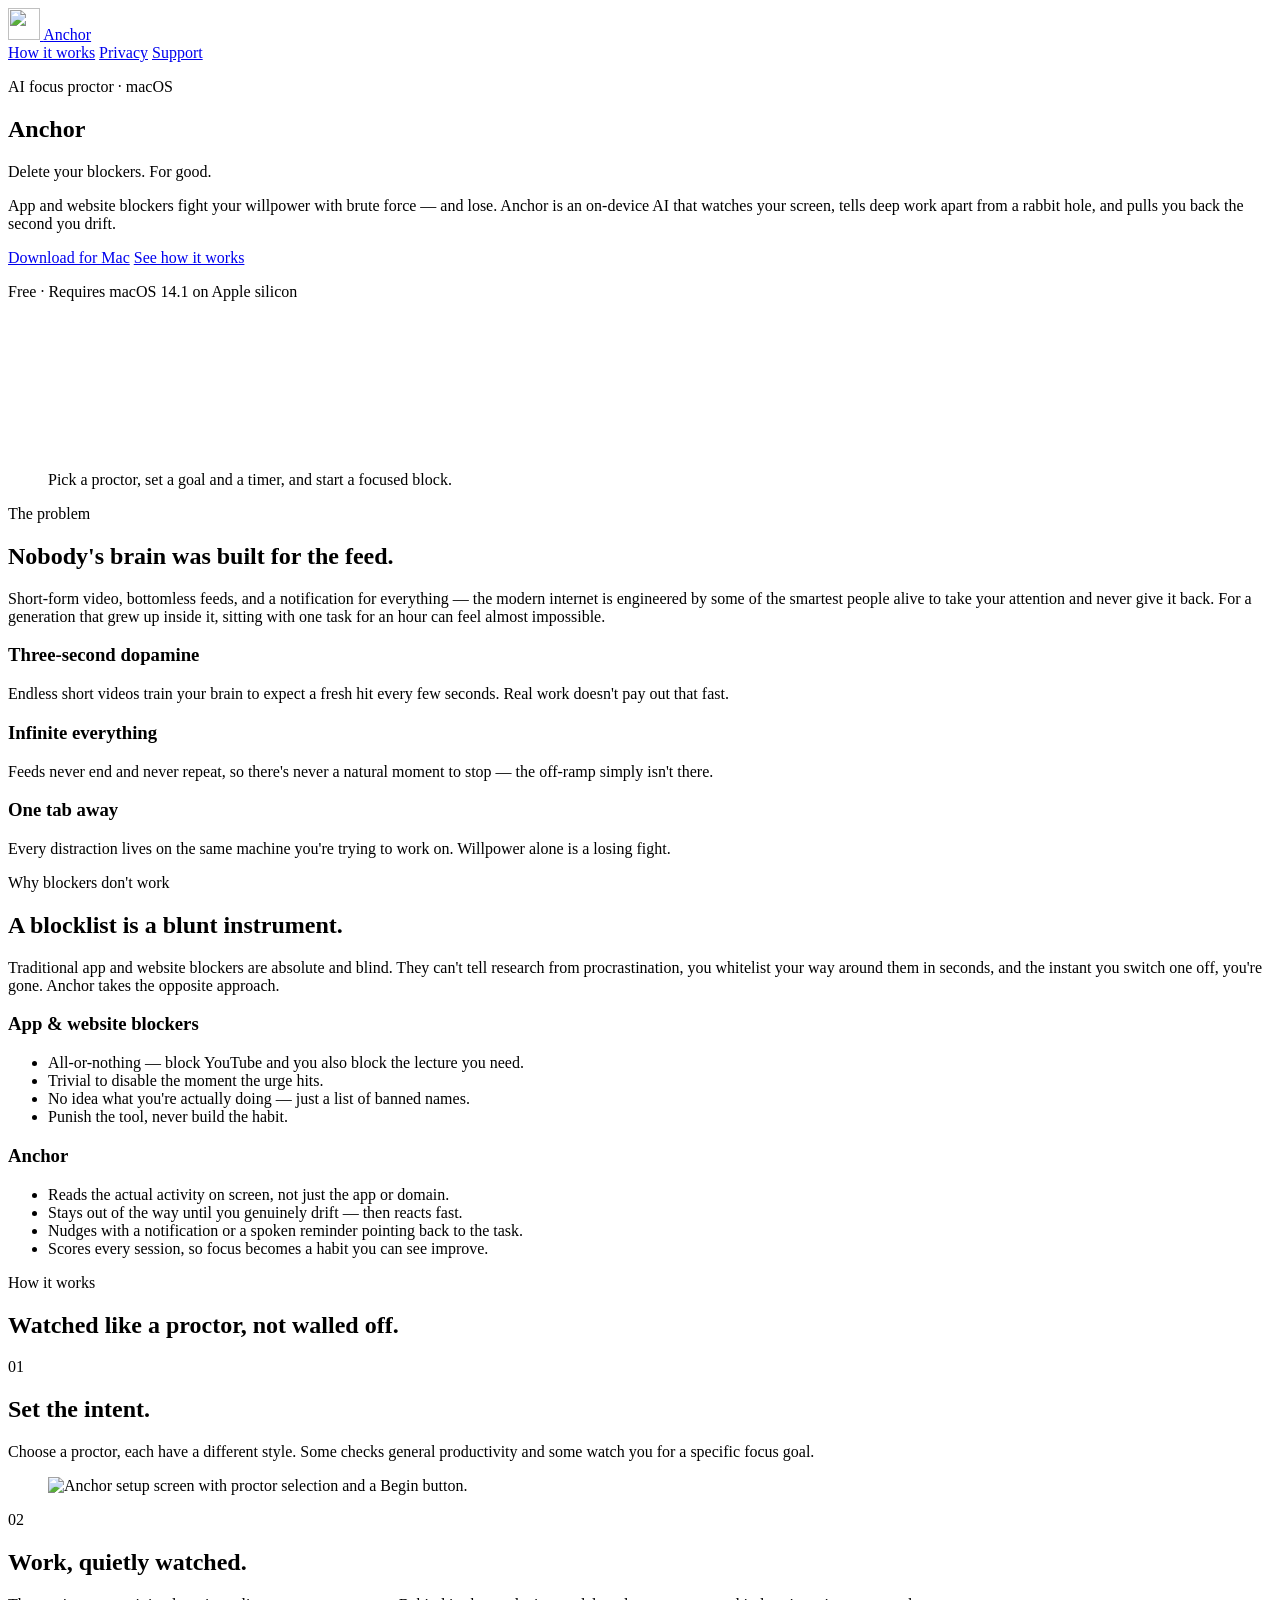
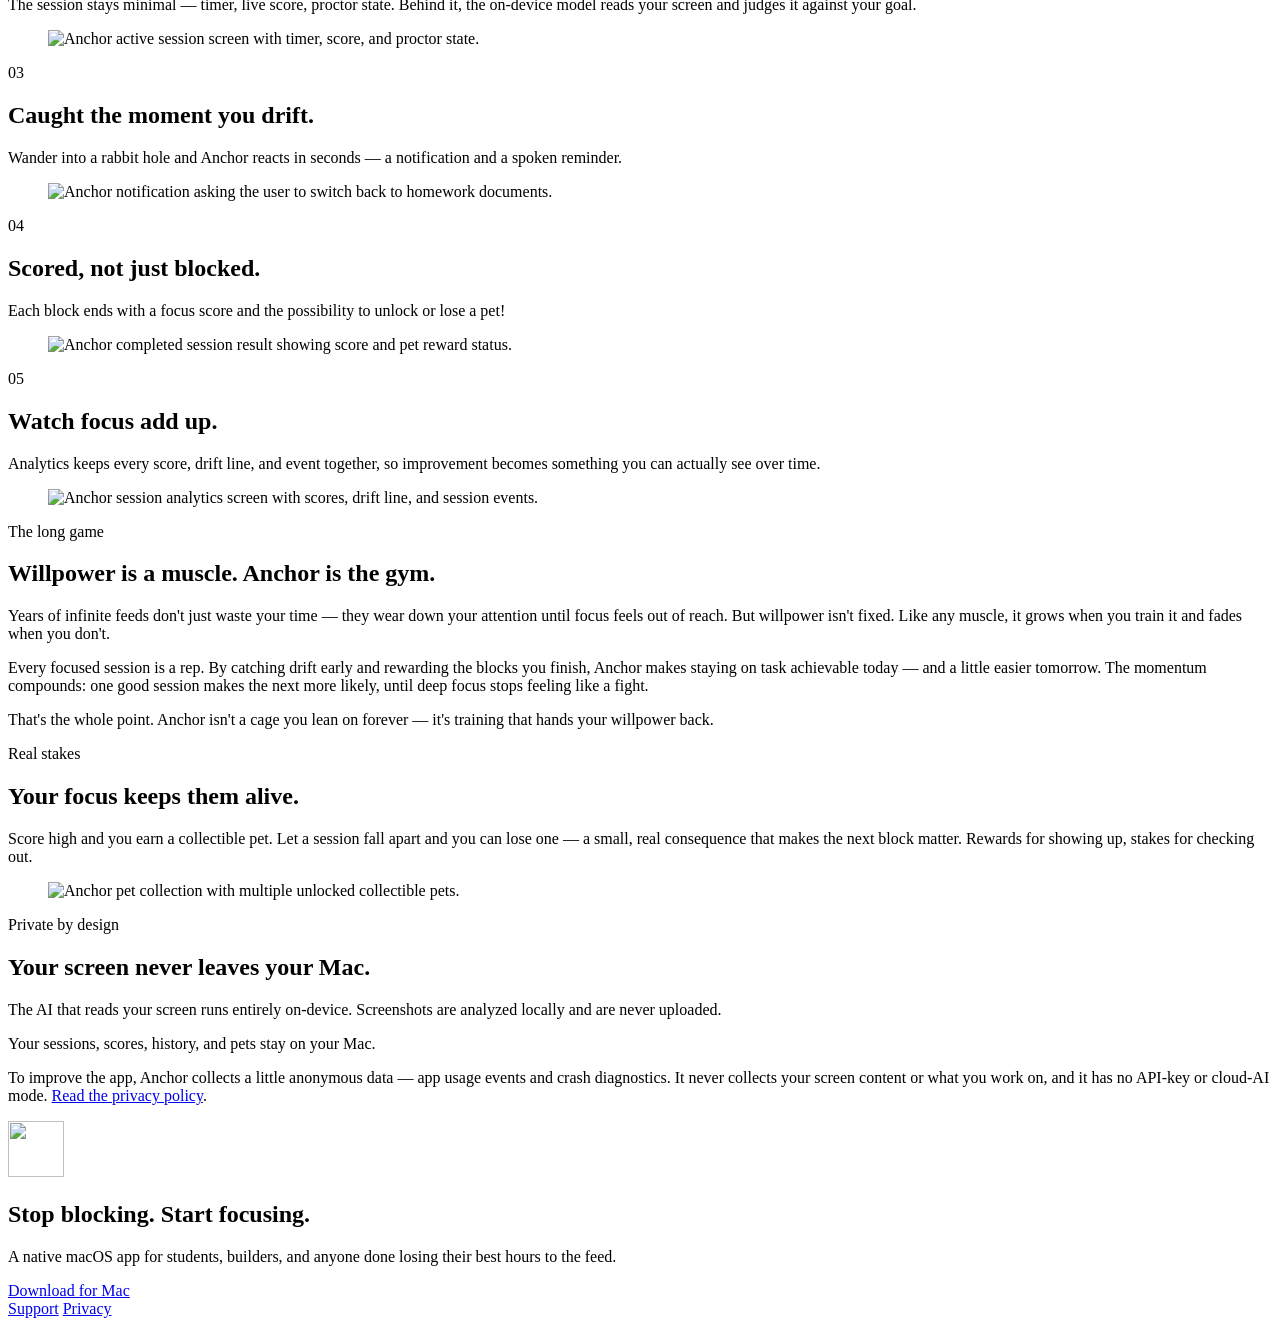
==== index.html @ c6a7f9c5 "Update privacy disclosures for screen analysis" ====
<!doctype html>
<html lang="en">
<head>
  <meta charset="utf-8">
  <meta name="viewport" content="width=device-width, initial-scale=1">
  <title>Anchor — Delete your blockers. For good.</title>
  <meta name="description" content="Anchor is an on-device AI focus proctor for macOS. Instead of a blunt blocklist, it understands what's on your screen, catches you the moment you drift, and pulls you back — with a focus score, voice nudges, and pets you can earn or lose.">
  <link rel="icon" href="app-icon.png" type="image/png">
  <link rel="apple-touch-icon" href="app-icon.png">
  <link rel="stylesheet" href="styles.css?v=20260606-blocker">
</head>
<body>
  <header class="site-header">
    <a class="brand" href="index.html" aria-label="Anchor home">
      <img src="app-icon.png" alt="" width="32" height="32">
      <span>Anchor</span>
    </a>
    <nav class="nav-links" aria-label="Site links">
      <a href="#how">How it works</a>
      <a href="privacy.html">Privacy</a>
      <a href="support.html">Support</a>
    </nav>
  </header>

  <main class="site">
    <section class="hero" aria-labelledby="hero-title">
      <div class="hero-copy">
        <p class="eyebrow">AI focus proctor · macOS</p>
        <h1 id="hero-title">Anchor</h1>
        <p class="headline">Delete your blockers. For good.</p>
        <p class="lede">App and website blockers fight your willpower with brute force — and lose. Anchor is an on-device AI that watches your screen, tells deep work apart from a rabbit hole, and pulls you back the second you drift.</p>
        <div class="cta-row">
          <a class="button" href="https://github.com/HaichaoLihc/anchor-website/releases/latest">Download for Mac</a>
          <a href="#how">See how it works</a>
        </div>
        <p class="cta-note">Free · Requires macOS 14.1 on Apple silicon</p>
      </div>
      <figure class="hero-media">
        <video src="assets/session-set-up-view.mov" poster="assets/newdesign/setup.png" muted playsinline autoplay loop preload="metadata"></video>
        <figcaption>Pick a proctor, set a goal and a timer, and start a focused block.</figcaption>
      </figure>
    </section>

    <section class="problem" aria-labelledby="problem-title">
      <div class="section-head center">
        <p class="eyebrow">The problem</p>
        <h2 id="problem-title">Nobody's brain was built for the feed.</h2>
        <p>Short-form video, bottomless feeds, and a notification for everything — the modern internet is engineered by some of the smartest people alive to take your attention and never give it back. For a generation that grew up inside it, sitting with one task for an hour can feel almost impossible.</p>
      </div>
      <div class="problem-grid">
        <article class="problem-card">
          <h3>Three-second dopamine</h3>
          <p>Endless short videos train your brain to expect a fresh hit every few seconds. Real work doesn't pay out that fast.</p>
        </article>
        <article class="problem-card">
          <h3>Infinite everything</h3>
          <p>Feeds never end and never repeat, so there's never a natural moment to stop — the off-ramp simply isn't there.</p>
        </article>
        <article class="problem-card">
          <h3>One tab away</h3>
          <p>Every distraction lives on the same machine you're trying to work on. Willpower alone is a losing fight.</p>
        </article>
      </div>
    </section>

    <section class="contrast" aria-labelledby="contrast-title">
      <div class="section-head">
        <p class="eyebrow">Why blockers don't work</p>
        <h2 id="contrast-title">A blocklist is a blunt instrument.</h2>
        <p>Traditional app and website blockers are absolute and blind. They can't tell research from procrastination, you whitelist your way around them in seconds, and the instant you switch one off, you're gone. Anchor takes the opposite approach.</p>
      </div>
      <div class="contrast-grid">
        <div class="contrast-col">
          <h3>App &amp; website blockers</h3>
          <ul>
            <li>All-or-nothing — block YouTube and you also block the lecture you need.</li>
            <li>Trivial to disable the moment the urge hits.</li>
            <li>No idea what you're actually doing — just a list of banned names.</li>
            <li>Punish the tool, never build the habit.</li>
          </ul>
        </div>
        <div class="contrast-col is-anchor">
          <h3>Anchor</h3>
          <ul>
            <li>Reads the actual activity on screen, not just the app or domain.</li>
            <li>Stays out of the way until you genuinely drift — then reacts fast.</li>
            <li>Nudges with a notification or a spoken reminder pointing back to the task.</li>
            <li>Scores every session, so focus becomes a habit you can see improve.</li>
          </ul>
        </div>
      </div>
    </section>

    <section class="how-head section-head center" aria-labelledby="how-title">
      <p class="eyebrow">How it works</p>
      <h2 id="how-title">Watched like a proctor, not walled off.</h2>
    </section>

    <section class="flow" id="how" aria-label="How Anchor works">
      <article class="flow-step">
        <div class="flow-copy">
          <span>01</span>
          <h2>Set the intent.</h2>
          <p>Choose a proctor, each have a different style. Some checks general productivity and some watch you for a specific focus goal.</p>
        </div>
        <figure class="flow-media">
          <img src="assets/newdesign/setup.png" alt="Anchor setup screen with proctor selection and a Begin button.">
        </figure>
      </article>

      <article class="flow-step reverse">
        <div class="flow-copy">
          <span>02</span>
          <h2>Work, quietly watched.</h2>
          <p>The session stays minimal — timer, live score, proctor state. Behind it, the on-device model reads your screen and judges it against your goal.</p>
        </div>
        <figure class="flow-media">
          <img src="assets/newdesign/during-session.png" alt="Anchor active session screen with timer, score, and proctor state.">
        </figure>
      </article>

      <article class="flow-step notification-step">
        <div class="flow-copy">
          <span>03</span>
          <h2>Caught the moment you drift.</h2>
          <p>Wander into a rabbit hole and Anchor reacts in seconds — a notification and a spoken reminder.</p>
        </div>
        <figure class="flow-media notification-media">
          <img src="assets/newdesign/notification.png" alt="Anchor notification asking the user to switch back to homework documents.">
        </figure>
      </article>

      <article class="flow-step reverse">
        <div class="flow-copy">
          <span>04</span>
          <h2>Scored, not just blocked.</h2>
          <p>Each block ends with a focus score and the possibility to unlock or lose a pet!</p>
        </div>
        <figure class="flow-media">
          <img src="assets/newdesign/result-pet.png" alt="Anchor completed session result showing score and pet reward status.">
        </figure>
      </article>

      <article class="flow-step">
        <div class="flow-copy">
          <span>05</span>
          <h2>Watch focus add up.</h2>
          <p>Analytics keeps every score, drift line, and event together, so improvement becomes something you can actually see over time.</p>
        </div>
        <figure class="flow-media">
          <img src="assets/newdesign/analytics.png" alt="Anchor session analytics screen with scores, drift line, and session events.">
        </figure>
      </article>
    </section>

    <section class="willpower-band" aria-labelledby="willpower-title">
      <div class="section-head center">
        <p class="eyebrow">The long game</p>
        <h2 id="willpower-title">Willpower is a muscle. Anchor is the gym.</h2>
        <p>Years of infinite feeds don't just waste your time — they wear down your attention until focus feels out of reach. But willpower isn't fixed. Like any muscle, it grows when you train it and fades when you don't.</p>
        <p>Every focused session is a rep. By catching drift early and rewarding the blocks you finish, Anchor makes staying on task achievable today — and a little easier tomorrow. The momentum compounds: one good session makes the next more likely, until deep focus stops feeling like a fight.</p>
        <p>That's the whole point. Anchor isn't a cage you lean on forever — it's training that hands your willpower back.</p>
      </div>
    </section>

    <section class="companion-section" id="companion" aria-labelledby="companion-title">
      <div>
        <p class="eyebrow">Real stakes</p>
        <h2 id="companion-title">Your focus keeps them alive.</h2>
        <p>Score high and you earn a collectible pet. Let a session fall apart and you can lose one — a small, real consequence that makes the next block matter. Rewards for showing up, stakes for checking out.</p>
      </div>
      <figure class="companion-media">
        <img src="assets/newdesign/pet-collection.png" alt="Anchor pet collection with multiple unlocked collectible pets.">
      </figure>
    </section>

    <section class="privacy-band" aria-labelledby="privacy-title">
      <div class="section-head">
        <p class="eyebrow">Private by design</p>
        <h2 id="privacy-title">Your screen never leaves your Mac.</h2>
      </div>
      <div class="privacy-copy">
        <p>The AI that reads your screen runs entirely on-device. Screenshots are analyzed locally and are never uploaded.</p>
        <p>Your sessions, scores, history, and pets stay on your Mac.</p>
        <p>To improve the app, Anchor collects a little anonymous data — app usage events and crash diagnostics. It never collects your screen content or what you work on, and it has no API-key or cloud-AI mode. <a href="privacy.html">Read the privacy policy</a>.</p>
      </div>
    </section>

    <section class="closing">
      <img src="app-icon.png" alt="" width="56" height="56">
      <h2>Stop blocking. Start focusing.</h2>
      <p>A native macOS app for students, builders, and anyone done losing their best hours to the feed.</p>
      <div class="cta-row center">
        <a class="button" href="https://github.com/HaichaoLihc/anchor-website/releases/latest">Download for Mac</a>
      </div>
      <div class="text-links">
        <a href="support.html">Support</a>
        <a href="privacy.html">Privacy</a>
      </div>
    </section>
  </main>
</body>
</html>
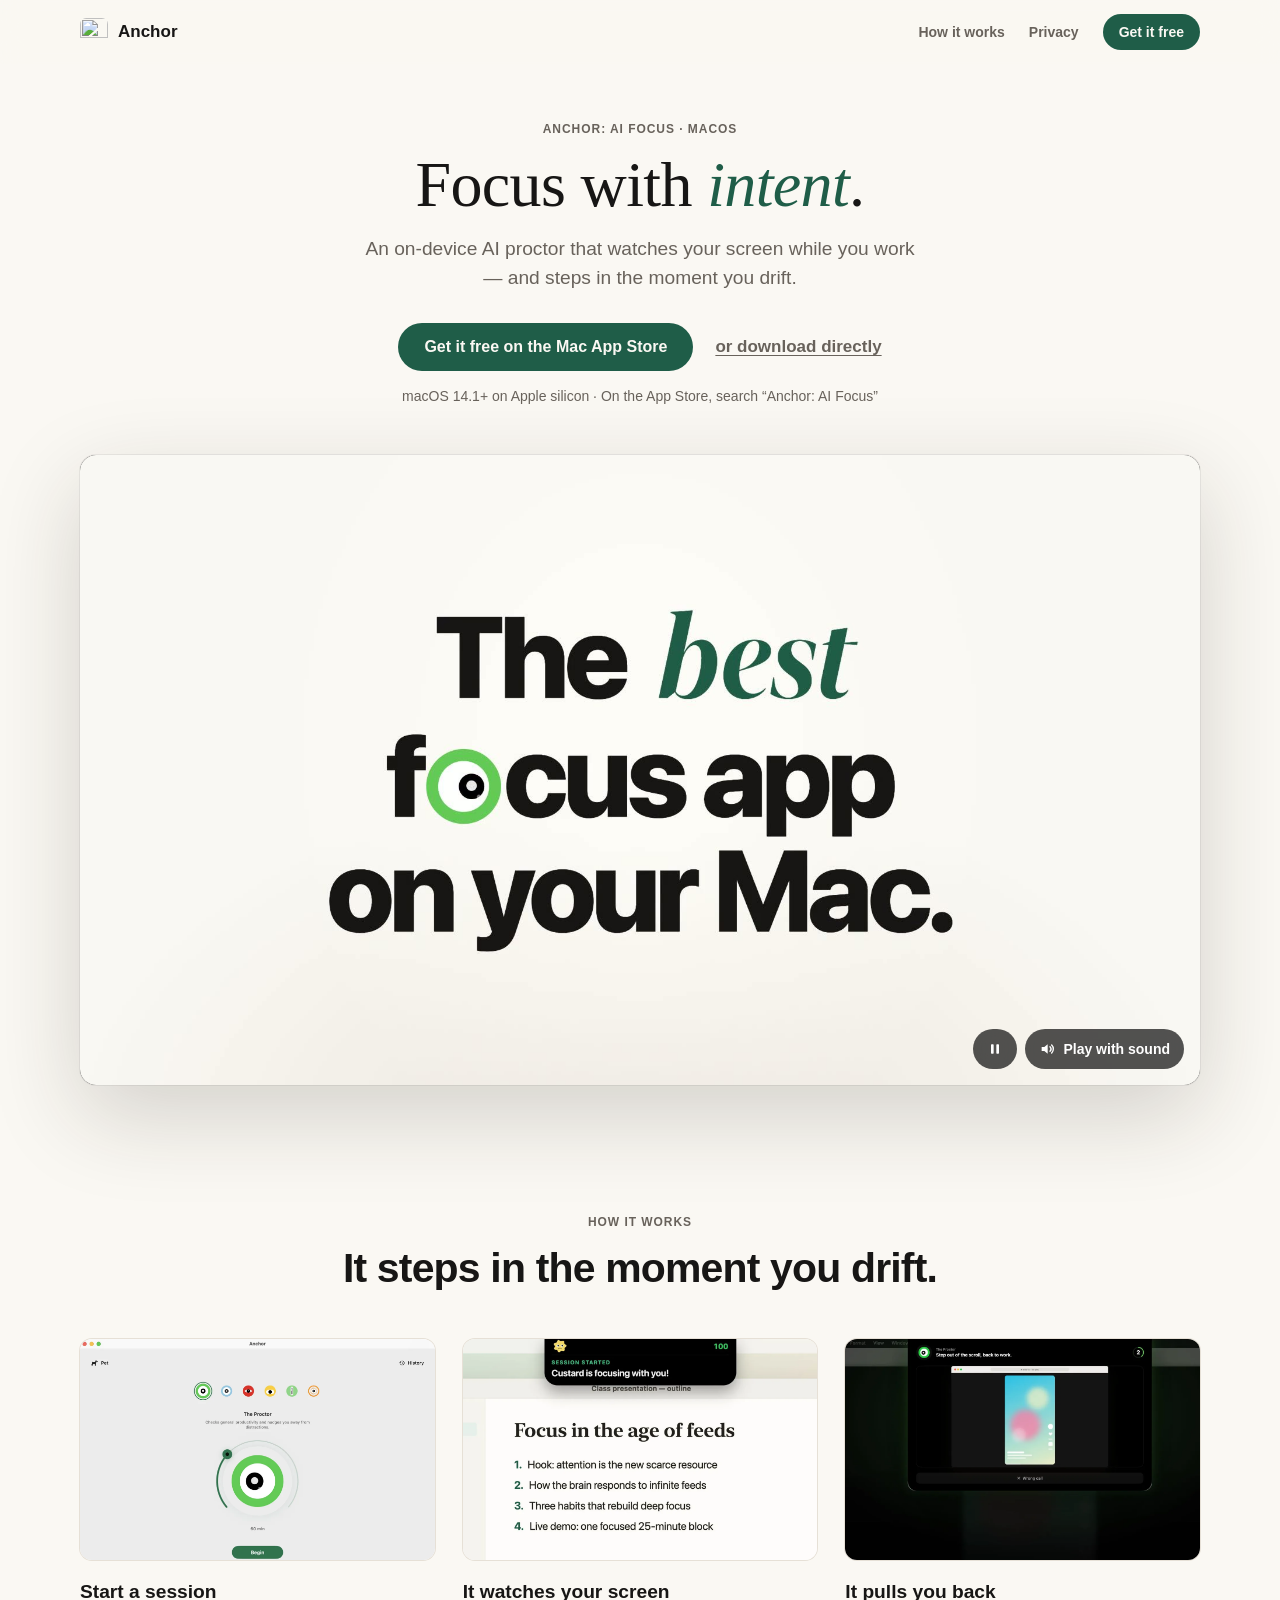
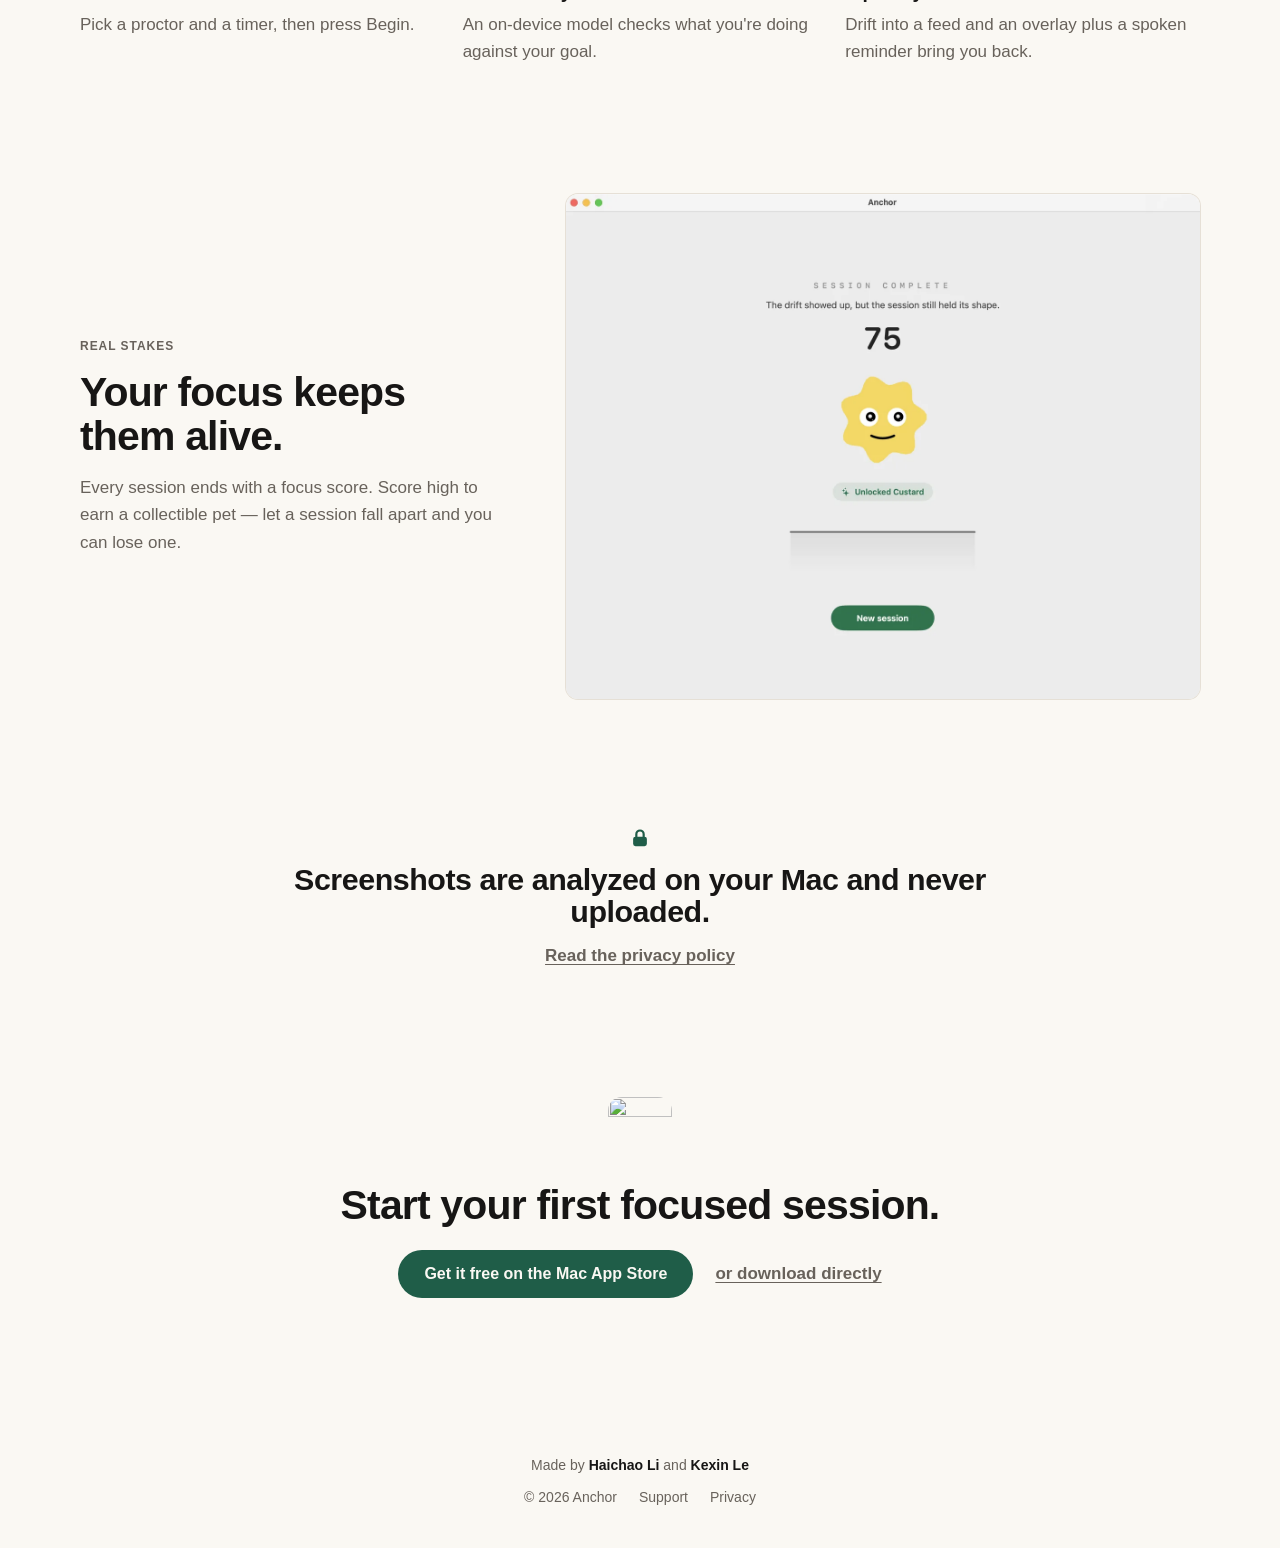
==== commit 077592c6: "Redesign homepage around the promo video Simplified, video-first homepage: - Sticky header with a "G" ====
--- a/index.html
+++ b/index.html
@@ -3,201 +3,160 @@
 <head>
   <meta charset="utf-8">
   <meta name="viewport" content="width=device-width, initial-scale=1">
-  <title>Anchor — Delete your blockers. For good.</title>
-  <meta name="description" content="Anchor is an on-device AI focus proctor for macOS. Instead of a blunt blocklist, it understands what's on your screen, catches you the moment you drift, and pulls you back — with a focus score, voice nudges, and pets you can earn or lose.">
+  <title>Anchor: AI Focus — The best focus app on your Mac</title>
+  <meta name="description" content="Anchor: AI Focus is an on-device AI focus proctor for macOS. It watches your screen during a focus session and steps in the moment you drift — with an overlay, a spoken reminder, a focus score, and pets you can earn or lose. Free on the Mac App Store.">
+  <meta property="og:title" content="Anchor: AI Focus — The best focus app on your Mac">
+  <meta property="og:description" content="An on-device AI proctor that watches your screen while you work — and steps in the moment you drift.">
+  <meta property="og:image" content="https://haichaolihc.github.io/anchor-website/assets/anchor-promo-poster.jpg">
   <link rel="icon" href="app-icon.png" type="image/png">
   <link rel="apple-touch-icon" href="app-icon.png">
-  <link rel="stylesheet" href="styles.css?v=20260606-blocker">
+  <link rel="stylesheet" href="styles.css?v=20261020c">
 </head>
 <body>
   <header class="site-header">
-    <a class="brand" href="index.html" aria-label="Anchor home">
-      <img src="app-icon.png" alt="" width="32" height="32">
-      <span>Anchor</span>
-    </a>
-    <nav class="nav-links" aria-label="Site links">
-      <a href="#how">How it works</a>
-      <a href="privacy.html">Privacy</a>
-      <a href="support.html">Support</a>
-    </nav>
+    <div class="header-inner">
+      <a class="brand" href="index.html" aria-label="Anchor home">
+        <img src="app-icon.png" alt="" width="28" height="28">
+        <span>Anchor</span>
+      </a>
+      <nav class="nav" aria-label="Site">
+        <a class="nav-link" href="#how">How it works</a>
+        <a class="nav-link" href="privacy.html">Privacy</a>
+        <a class="button button-sm" href="https://apps.apple.com/us/app/anchor-ai-focus/id6774340728?mt=12">Get it free</a>
+      </nav>
+    </div>
   </header>
 
-  <main class="site">
+  <main>
     <section class="hero" aria-labelledby="hero-title">
-      <div class="hero-copy">
-        <p class="eyebrow">AI focus proctor · macOS</p>
-        <h1 id="hero-title">Anchor</h1>
-        <p class="headline">Delete your blockers. For good.</p>
-        <p class="lede">App and website blockers fight your willpower with brute force — and lose. Anchor is an on-device AI that watches your screen, tells deep work apart from a rabbit hole, and pulls you back the second you drift.</p>
-        <div class="cta-row">
-          <a class="button" href="https://github.com/HaichaoLihc/anchor-website/releases/latest">Download for Mac</a>
-          <a href="#how">See how it works</a>
+      <p class="eyebrow">Anchor: AI Focus · macOS</p>
+      <h1 id="hero-title">Focus with <em>intent</em>.</h1>
+      <p class="lede">An on-device AI proctor that watches your screen while you work — and steps in the moment you drift.</p>
+      <div class="cta">
+        <a class="button" href="https://apps.apple.com/us/app/anchor-ai-focus/id6774340728?mt=12">Get it free on the Mac App Store</a>
+        <a class="link" href="https://github.com/HaichaoLihc/anchor-website/releases/latest">or download directly</a>
+      </div>
+      <p class="note">macOS 14.1+ on Apple silicon · On the App Store, search “Anchor: AI Focus”</p>
+
+      <figure class="video">
+        <video id="promo-video" src="assets/anchor-promo.mp4" poster="assets/anchor-promo-poster.jpg" muted playsinline autoplay loop preload="auto" width="1920" height="1080" aria-label="Anchor promo: start a session, Anchor watches your screen, and steps in when you drift.">
+          <track kind="captions" src="assets/anchor-promo.vtt" srclang="en" label="English">
+        </video>
+        <div class="video-controls">
+          <button class="video-btn" type="button" data-play aria-label="Pause video">
+            <svg viewBox="0 0 24 24" width="16" height="16" aria-hidden="true" data-icon-pause><rect x="6" y="5" width="4" height="14" rx="1" fill="currentColor"/><rect x="14" y="5" width="4" height="14" rx="1" fill="currentColor"/></svg>
+            <svg viewBox="0 0 24 24" width="16" height="16" aria-hidden="true" data-icon-play hidden><path d="M7 5v14l12-7z" fill="currentColor"/></svg>
+          </button>
+          <button class="video-btn" type="button" data-sound aria-pressed="false">
+            <svg viewBox="0 0 24 24" width="16" height="16" aria-hidden="true"><path d="M4 9h4l5-4v14l-5-4H4z" fill="currentColor"/><path d="M16.5 8.5a5 5 0 0 1 0 7M19 6a8.5 8.5 0 0 1 0 12" fill="none" stroke="currentColor" stroke-width="2" stroke-linecap="round"/></svg>
+            <span>Play with sound</span>
+          </button>
         </div>
-        <p class="cta-note">Free · Requires macOS 14.1 on Apple silicon</p>
-      </div>
-      <figure class="hero-media">
-        <video src="assets/session-set-up-view.mov" poster="assets/newdesign/setup.png" muted playsinline autoplay loop preload="metadata"></video>
-        <figcaption>Pick a proctor, set a goal and a timer, and start a focused block.</figcaption>
       </figure>
     </section>
 
-    <section class="problem" aria-labelledby="problem-title">
-      <div class="section-head center">
-        <p class="eyebrow">The problem</p>
-        <h2 id="problem-title">Nobody's brain was built for the feed.</h2>
-        <p>Short-form video, bottomless feeds, and a notification for everything — the modern internet is engineered by some of the smartest people alive to take your attention and never give it back. For a generation that grew up inside it, sitting with one task for an hour can feel almost impossible.</p>
+    <section class="section" id="how" aria-labelledby="how-title">
+      <div class="section-head">
+        <p class="eyebrow">How it works</p>
+        <h2 id="how-title">It steps in the moment you drift.</h2>
       </div>
-      <div class="problem-grid">
-        <article class="problem-card">
-          <h3>Three-second dopamine</h3>
-          <p>Endless short videos train your brain to expect a fresh hit every few seconds. Real work doesn't pay out that fast.</p>
-        </article>
-        <article class="problem-card">
-          <h3>Infinite everything</h3>
-          <p>Feeds never end and never repeat, so there's never a natural moment to stop — the off-ramp simply isn't there.</p>
-        </article>
-        <article class="problem-card">
-          <h3>One tab away</h3>
-          <p>Every distraction lives on the same machine you're trying to work on. Willpower alone is a losing fight.</p>
-        </article>
-      </div>
+      <ol class="steps">
+        <li class="step">
+          <img src="assets/web/start.webp" alt="Anchor setup screen: pick a proctor, set a timer, and press Begin." width="1400" height="1091" loading="lazy">
+          <h3>Start a session</h3>
+          <p>Pick a proctor and a timer, then press Begin.</p>
+        </li>
+        <li class="step">
+          <img src="assets/web/watch.webp" alt="A notes document with Anchor's notch island showing Session started." width="1400" height="788" loading="lazy">
+          <h3>It watches your screen</h3>
+          <p>An on-device model checks what you're doing against your goal.</p>
+        </li>
+        <li class="step">
+          <img src="assets/web/step-in.webp" alt="Anchor's overlay covering a video feed: Step out of the scroll, back to work." width="1400" height="788" loading="lazy">
+          <h3>It pulls you back</h3>
+          <p>Drift into a feed and an overlay plus a spoken reminder bring you back.</p>
+        </li>
+      </ol>
     </section>
 
-    <section class="contrast" aria-labelledby="contrast-title">
-      <div class="section-head">
-        <p class="eyebrow">Why blockers don't work</p>
-        <h2 id="contrast-title">A blocklist is a blunt instrument.</h2>
-        <p>Traditional app and website blockers are absolute and blind. They can't tell research from procrastination, you whitelist your way around them in seconds, and the instant you switch one off, you're gone. Anchor takes the opposite approach.</p>
+    <section class="section split" aria-labelledby="stakes-title">
+      <div class="split-copy">
+        <p class="eyebrow">Real stakes</p>
+        <h2 id="stakes-title">Your focus keeps them alive.</h2>
+        <p>Every session ends with a focus score. Score high to earn a collectible pet — let a session fall apart and you can lose one.</p>
       </div>
-      <div class="contrast-grid">
-        <div class="contrast-col">
-          <h3>App &amp; website blockers</h3>
-          <ul>
-            <li>All-or-nothing — block YouTube and you also block the lecture you need.</li>
-            <li>Trivial to disable the moment the urge hits.</li>
-            <li>No idea what you're actually doing — just a list of banned names.</li>
-            <li>Punish the tool, never build the habit.</li>
-          </ul>
-        </div>
-        <div class="contrast-col is-anchor">
-          <h3>Anchor</h3>
-          <ul>
-            <li>Reads the actual activity on screen, not just the app or domain.</li>
-            <li>Stays out of the way until you genuinely drift — then reacts fast.</li>
-            <li>Nudges with a notification or a spoken reminder pointing back to the task.</li>
-            <li>Scores every session, so focus becomes a habit you can see improve.</li>
-          </ul>
-        </div>
-      </div>
+      <img class="split-media" src="assets/web/stakes.webp" alt="Session complete: a score of 75 and a new pet, Custard, unlocked." width="1400" height="1116" loading="lazy">
     </section>
 
-    <section class="how-head section-head center" aria-labelledby="how-title">
-      <p class="eyebrow">How it works</p>
-      <h2 id="how-title">Watched like a proctor, not walled off.</h2>
+    <section class="section privacy" aria-labelledby="privacy-title">
+      <h2 id="privacy-title" class="privacy-line">
+        <svg viewBox="0 0 24 24" width="22" height="22" aria-hidden="true"><rect x="4.5" y="10.5" width="15" height="10.5" rx="2.6" fill="currentColor"/><path d="M8 10.5V7.8a4 4 0 0 1 8 0v2.7" fill="none" stroke="currentColor" stroke-width="2.4" stroke-linecap="round"/></svg>
+        Screenshots are analyzed on your Mac and never uploaded.
+      </h2>
+      <p><a class="link" href="privacy.html">Read the privacy policy</a></p>
     </section>
 
-    <section class="flow" id="how" aria-label="How Anchor works">
-      <article class="flow-step">
-        <div class="flow-copy">
-          <span>01</span>
-          <h2>Set the intent.</h2>
-          <p>Choose a proctor, each have a different style. Some checks general productivity and some watch you for a specific focus goal.</p>
-        </div>
-        <figure class="flow-media">
-          <img src="assets/newdesign/setup.png" alt="Anchor setup screen with proctor selection and a Begin button.">
-        </figure>
-      </article>
-
-      <article class="flow-step reverse">
-        <div class="flow-copy">
-          <span>02</span>
-          <h2>Work, quietly watched.</h2>
-          <p>The session stays minimal — timer, live score, proctor state. Behind it, the on-device model reads your screen and judges it against your goal.</p>
-        </div>
-        <figure class="flow-media">
-          <img src="assets/newdesign/during-session.png" alt="Anchor active session screen with timer, score, and proctor state.">
-        </figure>
-      </article>
-
-      <article class="flow-step notification-step">
-        <div class="flow-copy">
-          <span>03</span>
-          <h2>Caught the moment you drift.</h2>
-          <p>Wander into a rabbit hole and Anchor reacts in seconds — a notification and a spoken reminder.</p>
-        </div>
-        <figure class="flow-media notification-media">
-          <img src="assets/newdesign/notification.png" alt="Anchor notification asking the user to switch back to homework documents.">
-        </figure>
-      </article>
-
-      <article class="flow-step reverse">
-        <div class="flow-copy">
-          <span>04</span>
-          <h2>Scored, not just blocked.</h2>
-          <p>Each block ends with a focus score and the possibility to unlock or lose a pet!</p>
-        </div>
-        <figure class="flow-media">
-          <img src="assets/newdesign/result-pet.png" alt="Anchor completed session result showing score and pet reward status.">
-        </figure>
-      </article>
-
-      <article class="flow-step">
-        <div class="flow-copy">
-          <span>05</span>
-          <h2>Watch focus add up.</h2>
-          <p>Analytics keeps every score, drift line, and event together, so improvement becomes something you can actually see over time.</p>
-        </div>
-        <figure class="flow-media">
-          <img src="assets/newdesign/analytics.png" alt="Anchor session analytics screen with scores, drift line, and session events.">
-        </figure>
-      </article>
-    </section>
-
-    <section class="willpower-band" aria-labelledby="willpower-title">
-      <div class="section-head center">
-        <p class="eyebrow">The long game</p>
-        <h2 id="willpower-title">Willpower is a muscle. Anchor is the gym.</h2>
-        <p>Years of infinite feeds don't just waste your time — they wear down your attention until focus feels out of reach. But willpower isn't fixed. Like any muscle, it grows when you train it and fades when you don't.</p>
-        <p>Every focused session is a rep. By catching drift early and rewarding the blocks you finish, Anchor makes staying on task achievable today — and a little easier tomorrow. The momentum compounds: one good session makes the next more likely, until deep focus stops feeling like a fight.</p>
-        <p>That's the whole point. Anchor isn't a cage you lean on forever — it's training that hands your willpower back.</p>
-      </div>
-    </section>
-
-    <section class="companion-section" id="companion" aria-labelledby="companion-title">
-      <div>
-        <p class="eyebrow">Real stakes</p>
-        <h2 id="companion-title">Your focus keeps them alive.</h2>
-        <p>Score high and you earn a collectible pet. Let a session fall apart and you can lose one — a small, real consequence that makes the next block matter. Rewards for showing up, stakes for checking out.</p>
-      </div>
-      <figure class="companion-media">
-        <img src="assets/newdesign/pet-collection.png" alt="Anchor pet collection with multiple unlocked collectible pets.">
-      </figure>
-    </section>
-
-    <section class="privacy-band" aria-labelledby="privacy-title">
-      <div class="section-head">
-        <p class="eyebrow">Private by design</p>
-        <h2 id="privacy-title">Your screen never leaves your Mac.</h2>
-      </div>
-      <div class="privacy-copy">
-        <p>The AI that reads your screen runs entirely on-device. Screenshots are analyzed locally and are never uploaded.</p>
-        <p>Your sessions, scores, history, and pets stay on your Mac.</p>
-        <p>To improve the app, Anchor collects a little anonymous data — app usage events and crash diagnostics. It never collects your screen content or what you work on, and it has no API-key or cloud-AI mode. <a href="privacy.html">Read the privacy policy</a>.</p>
-      </div>
-    </section>
-
-    <section class="closing">
-      <img src="app-icon.png" alt="" width="56" height="56">
-      <h2>Stop blocking. Start focusing.</h2>
-      <p>A native macOS app for students, builders, and anyone done losing their best hours to the feed.</p>
-      <div class="cta-row center">
-        <a class="button" href="https://github.com/HaichaoLihc/anchor-website/releases/latest">Download for Mac</a>
-      </div>
-      <div class="text-links">
-        <a href="support.html">Support</a>
-        <a href="privacy.html">Privacy</a>
+    <section class="section closing" aria-labelledby="closing-title">
+      <img src="app-icon.png" alt="" width="64" height="64">
+      <h2 id="closing-title">Start your first focused session.</h2>
+      <div class="cta">
+        <a class="button" href="https://apps.apple.com/us/app/anchor-ai-focus/id6774340728?mt=12">Get it free on the Mac App Store</a>
+        <a class="link" href="https://github.com/HaichaoLihc/anchor-website/releases/latest">or download directly</a>
       </div>
     </section>
   </main>
+
+  <footer class="site-footer">
+    <p class="credits">Made by <a href="https://www.linkedin.com/in/haichaol/" target="_blank" rel="noopener">Haichao Li</a> and <a href="https://www.linkedin.com/in/jessica-le-a72a5b2a9/" target="_blank" rel="noopener">Kexin Le</a></p>
+    <nav class="footer-links" aria-label="Footer">
+      <span>© 2026 Anchor</span>
+      <a href="support.html">Support</a>
+      <a href="privacy.html">Privacy</a>
+    </nav>
+  </footer>
+
+  <script>
+    (function () {
+      var video = document.getElementById('promo-video');
+      var play = document.querySelector('[data-play]');
+      var sound = document.querySelector('[data-sound]');
+      if (!video || !play || !sound) return;
+      var iconPause = play.querySelector('[data-icon-pause]');
+      var iconPlay = play.querySelector('[data-icon-play]');
+      var soundLabel = sound.querySelector('span');
+
+      function syncPlay() {
+        var paused = video.paused;
+        iconPause.hidden = paused;
+        iconPlay.hidden = !paused;
+        play.setAttribute('aria-label', paused ? 'Play video' : 'Pause video');
+      }
+
+      if (window.matchMedia && window.matchMedia('(prefers-reduced-motion: reduce)').matches) {
+        video.removeAttribute('autoplay');
+        video.pause();
+      }
+
+      play.addEventListener('click', function () {
+        if (video.paused) video.play(); else video.pause();
+      });
+      sound.addEventListener('click', function () {
+        if (video.muted) {
+          video.muted = false;
+          video.currentTime = 0;
+          video.play();
+          soundLabel.textContent = 'Mute';
+          sound.setAttribute('aria-pressed', 'true');
+        } else {
+          video.muted = true;
+          soundLabel.textContent = 'Play with sound';
+          sound.setAttribute('aria-pressed', 'false');
+        }
+      });
+      video.addEventListener('play', syncPlay);
+      video.addEventListener('pause', syncPlay);
+      syncPlay();
+    })();
+  </script>
 </body>
 </html>
--- a/styles.css
+++ b/styles.css
@@ -0,0 +1,545 @@
+/* Anchor website — simplified system (2026-10-20)
+   One type scale (6 styles), one spacing rhythm, no section dividers, one card style. */
+
+:root {
+  color-scheme: light dark;
+  --bg: #faf8f3;
+  --surface: #ffffff;
+  --ink: #171615;
+  --muted: #68625b;
+  --soft: #e6e0d6;
+  --accent: #1f5d48;
+  --on-accent: #faf8f3;
+
+  --font-sans: -apple-system, BlinkMacSystemFont, "Segoe UI", sans-serif;
+  --font-serif: ui-serif, "New York", Georgia, "Times New Roman", serif;
+
+  /* type scale */
+  --t-display: clamp(2.7rem, 5vw, 4.6rem);
+  --t-h2: clamp(2rem, 3.2vw, 2.75rem);
+  --t-h3: 1.2rem;
+  --t-body: 1.0625rem;
+  --t-small: 0.875rem;
+  --t-eyebrow: 0.75rem;
+
+  /* rhythm */
+  --page: min(1120px, calc(100% - 40px));
+  --section: 128px;
+  --radius: 16px;
+}
+
+@media (prefers-color-scheme: dark) {
+  :root {
+    --bg: #141311;
+    --surface: #1d1b19;
+    --ink: #f4f0e9;
+    --muted: #b8afa3;
+    --soft: #34302b;
+    --accent: #84d3a8;
+    --on-accent: #10231b;
+  }
+}
+
+* {
+  box-sizing: border-box;
+}
+
+[hidden] {
+  display: none !important;
+}
+
+html {
+  scroll-behavior: smooth;
+  scroll-padding-top: 80px;
+}
+
+body {
+  margin: 0;
+  background: var(--bg);
+  color: var(--ink);
+  font: var(--t-body)/1.6 var(--font-sans);
+  -webkit-font-smoothing: antialiased;
+}
+
+img,
+video {
+  display: block;
+  max-width: 100%;
+  height: auto;
+}
+
+a {
+  color: inherit;
+}
+
+h1,
+h2,
+h3,
+p,
+figure,
+ol {
+  margin: 0;
+}
+
+:focus-visible {
+  outline: 3px solid var(--accent);
+  outline-offset: 3px;
+  border-radius: 6px;
+}
+
+/* ── shared pieces ─────────────────────────────────────────── */
+.eyebrow {
+  margin-bottom: 14px;
+  color: var(--muted);
+  font-size: var(--t-eyebrow);
+  font-weight: 700;
+  letter-spacing: 0.08em;
+  text-transform: uppercase;
+}
+
+h2 {
+  font-size: var(--t-h2);
+  font-weight: 700;
+  line-height: 1.08;
+  letter-spacing: -0.02em;
+}
+
+h3 {
+  font-size: var(--t-h3);
+  font-weight: 700;
+  line-height: 1.3;
+}
+
+.button {
+  display: inline-flex;
+  align-items: center;
+  justify-content: center;
+  min-height: 48px;
+  padding: 0 26px;
+  border-radius: 999px;
+  background: var(--accent);
+  color: var(--on-accent);
+  font-size: 1rem;
+  font-weight: 650;
+  text-decoration: none;
+  transition: transform 0.15s ease, opacity 0.15s ease;
+}
+
+.button:hover {
+  opacity: 0.92;
+  transform: translateY(-1px);
+}
+
+.button-sm {
+  min-height: 36px;
+  padding: 0 16px;
+  font-size: var(--t-small);
+}
+
+.link {
+  color: var(--muted);
+  font-weight: 600;
+  text-underline-offset: 0.2em;
+}
+
+.link:hover {
+  color: var(--ink);
+}
+
+.cta {
+  display: flex;
+  flex-wrap: wrap;
+  align-items: center;
+  justify-content: center;
+  gap: 12px 22px;
+}
+
+.note {
+  margin-top: 14px;
+  color: var(--muted);
+  font-size: var(--t-small);
+}
+
+/* ── header ────────────────────────────────────────────────── */
+.site-header {
+  position: sticky;
+  top: 0;
+  z-index: 10;
+  background: color-mix(in srgb, var(--bg) 86%, transparent);
+  backdrop-filter: saturate(1.4) blur(14px);
+  -webkit-backdrop-filter: saturate(1.4) blur(14px);
+}
+
+.header-inner {
+  width: var(--page);
+  height: 64px;
+  margin: 0 auto;
+  display: flex;
+  align-items: center;
+  justify-content: space-between;
+}
+
+.brand {
+  display: flex;
+  align-items: center;
+  gap: 10px;
+  font-weight: 700;
+  text-decoration: none;
+}
+
+.brand img {
+  border-radius: 22%;
+}
+
+.nav {
+  display: flex;
+  align-items: center;
+  gap: 24px;
+}
+
+.nav-link {
+  color: var(--muted);
+  font-size: var(--t-small);
+  font-weight: 600;
+  text-decoration: none;
+}
+
+.nav-link:hover {
+  color: var(--ink);
+}
+
+/* ── hero ──────────────────────────────────────────────────── */
+.hero {
+  width: var(--page);
+  margin: 0 auto;
+  padding: 56px 0 var(--section);
+  text-align: center;
+}
+
+.hero h1 {
+  font-family: var(--font-serif);
+  font-size: var(--t-display);
+  font-weight: 500;
+  line-height: 1;
+  letter-spacing: -0.01em;
+}
+
+.hero h1 em {
+  color: var(--accent);
+}
+
+.lede {
+  max-width: 560px;
+  margin: 18px auto 30px;
+  color: var(--muted);
+  font-size: 1.2rem;
+  line-height: 1.5;
+}
+
+.video {
+  position: relative;
+  margin-top: 48px;
+  aspect-ratio: 16 / 9;
+  border-radius: var(--radius);
+  overflow: hidden;
+  background: #111;
+  box-shadow: 0 30px 90px rgba(40, 32, 20, 0.18), 0 0 0 1px rgba(0, 0, 0, 0.06);
+}
+
+.video video {
+  width: 100%;
+  height: 100%;
+  object-fit: cover;
+}
+
+.video-controls {
+  position: absolute;
+  right: 16px;
+  bottom: 16px;
+  display: flex;
+  gap: 8px;
+}
+
+.video-btn {
+  display: inline-flex;
+  align-items: center;
+  gap: 8px;
+  min-height: 40px;
+  min-width: 40px;
+  padding: 0 14px;
+  justify-content: center;
+  border: 0;
+  border-radius: 999px;
+  background: rgba(17, 17, 17, 0.72);
+  color: #fff;
+  font: 600 var(--t-small)/1 var(--font-sans);
+  cursor: pointer;
+  backdrop-filter: blur(10px);
+  -webkit-backdrop-filter: blur(10px);
+}
+
+.video-btn:hover {
+  background: rgba(17, 17, 17, 0.9);
+}
+
+/* ── sections ──────────────────────────────────────────────── */
+.section {
+  width: var(--page);
+  margin: 0 auto;
+  padding: 0 0 var(--section);
+}
+
+.section-head {
+  max-width: 640px;
+  margin: 0 auto 48px;
+  text-align: center;
+}
+
+.steps {
+  list-style: none;
+  padding: 0;
+  display: grid;
+  grid-template-columns: repeat(3, 1fr);
+  gap: 28px;
+}
+
+.step img {
+  width: 100%;
+  aspect-ratio: 16 / 10;
+  object-fit: cover;
+  object-position: top;
+  margin-bottom: 20px;
+  border-radius: 12px;
+  background: var(--surface);
+  box-shadow: 0 0 0 1px var(--soft);
+}
+
+.step h3 {
+  margin-bottom: 6px;
+}
+
+.step p,
+.split-copy p,
+.privacy p {
+  color: var(--muted);
+}
+
+.split {
+  display: grid;
+  grid-template-columns: 0.4fr 0.6fr;
+  gap: 64px;
+  align-items: center;
+}
+
+.split-copy h2 {
+  margin-bottom: 16px;
+}
+
+.split-media {
+  width: 100%;
+  border-radius: 12px;
+  box-shadow: 0 0 0 1px var(--soft);
+}
+
+.privacy {
+  text-align: center;
+}
+
+.privacy-line {
+  display: flex;
+  flex-direction: column;
+  align-items: center;
+  gap: 14px;
+  max-width: 760px;
+  margin-inline: auto;
+  margin-bottom: 14px;
+  font-size: clamp(1.4rem, 2.4vw, 1.9rem);
+  letter-spacing: -0.015em;
+}
+
+.privacy-line svg {
+  flex-shrink: 0;
+  color: var(--accent);
+}
+
+.closing {
+  display: grid;
+  justify-items: center;
+  gap: 22px;
+  text-align: center;
+}
+
+.closing img {
+  border-radius: 22%;
+}
+
+/* ── footer ────────────────────────────────────────────────── */
+.site-footer {
+  width: var(--page);
+  margin: 0 auto;
+  padding: 28px 0 40px;
+  display: grid;
+  justify-items: center;
+  gap: 10px;
+  color: var(--muted);
+  font-size: var(--t-small);
+  text-align: center;
+}
+
+.footer-links {
+  display: flex;
+  flex-wrap: wrap;
+  justify-content: center;
+  gap: 8px 22px;
+}
+
+.site-footer a {
+  text-decoration: none;
+}
+
+.credits a {
+  color: var(--ink);
+  font-weight: 600;
+}
+
+.site-footer a:hover {
+  color: var(--ink);
+  text-decoration: underline;
+}
+
+/* ── subpages (privacy / support) ──────────────────────────── */
+.page {
+  width: min(760px, calc(100% - 40px));
+  margin: 48px auto;
+  padding: 24px 0 64px;
+}
+
+.back,
+.updated {
+  display: inline-block;
+  color: var(--muted);
+  font-size: var(--t-eyebrow);
+  font-weight: 700;
+  letter-spacing: 0.08em;
+  text-transform: uppercase;
+  text-decoration: none;
+}
+
+.back {
+  margin-bottom: 24px;
+}
+
+.back:hover {
+  color: var(--ink);
+}
+
+.article h1 {
+  margin-bottom: 18px;
+  font-family: var(--font-serif);
+  font-size: clamp(2.6rem, 6vw, 4rem);
+  font-weight: 500;
+  line-height: 1;
+}
+
+.article h2 {
+  margin-top: 34px;
+  margin-bottom: 10px;
+  font-size: 1.3rem;
+  line-height: 1.25;
+  letter-spacing: 0;
+}
+
+.article p,
+.article ul {
+  color: var(--muted);
+}
+
+.article p + p {
+  margin-top: 12px;
+}
+
+.article ul {
+  margin: 8px 0 0;
+  padding-left: 1.2em;
+}
+
+.article li {
+  margin-bottom: 8px;
+}
+
+.article a {
+  color: var(--accent);
+}
+
+/* ── responsive ────────────────────────────────────────────── */
+@media (max-width: 900px) {
+  :root {
+    --section: 96px;
+  }
+
+  .steps {
+    grid-template-columns: 1fr;
+    max-width: 560px;
+    margin: 0 auto;
+    gap: 44px;
+  }
+
+  .split {
+    grid-template-columns: 1fr;
+    gap: 32px;
+    text-align: center;
+  }
+
+  .split-copy {
+    max-width: 560px;
+    margin: 0 auto;
+  }
+}
+
+@media (max-width: 560px) {
+  :root {
+    --page: calc(100% - 32px);
+    --section: 80px;
+  }
+
+  .nav-link {
+    display: none;
+  }
+
+  .hero {
+    padding-top: 36px;
+  }
+
+  .lede {
+    font-size: 1.08rem;
+  }
+
+  .video {
+    margin-top: 36px;
+    border-radius: 10px;
+  }
+
+  .video-controls {
+    right: 8px;
+    bottom: 8px;
+    gap: 6px;
+  }
+
+  .video-btn {
+    min-height: 34px;
+    min-width: 34px;
+    padding: 0 10px;
+    font-size: 0.78rem;
+  }
+
+}
+
+@media (prefers-reduced-motion: reduce) {
+  html {
+    scroll-behavior: auto;
+  }
+
+  .button {
+    transition: none;
+  }
+}
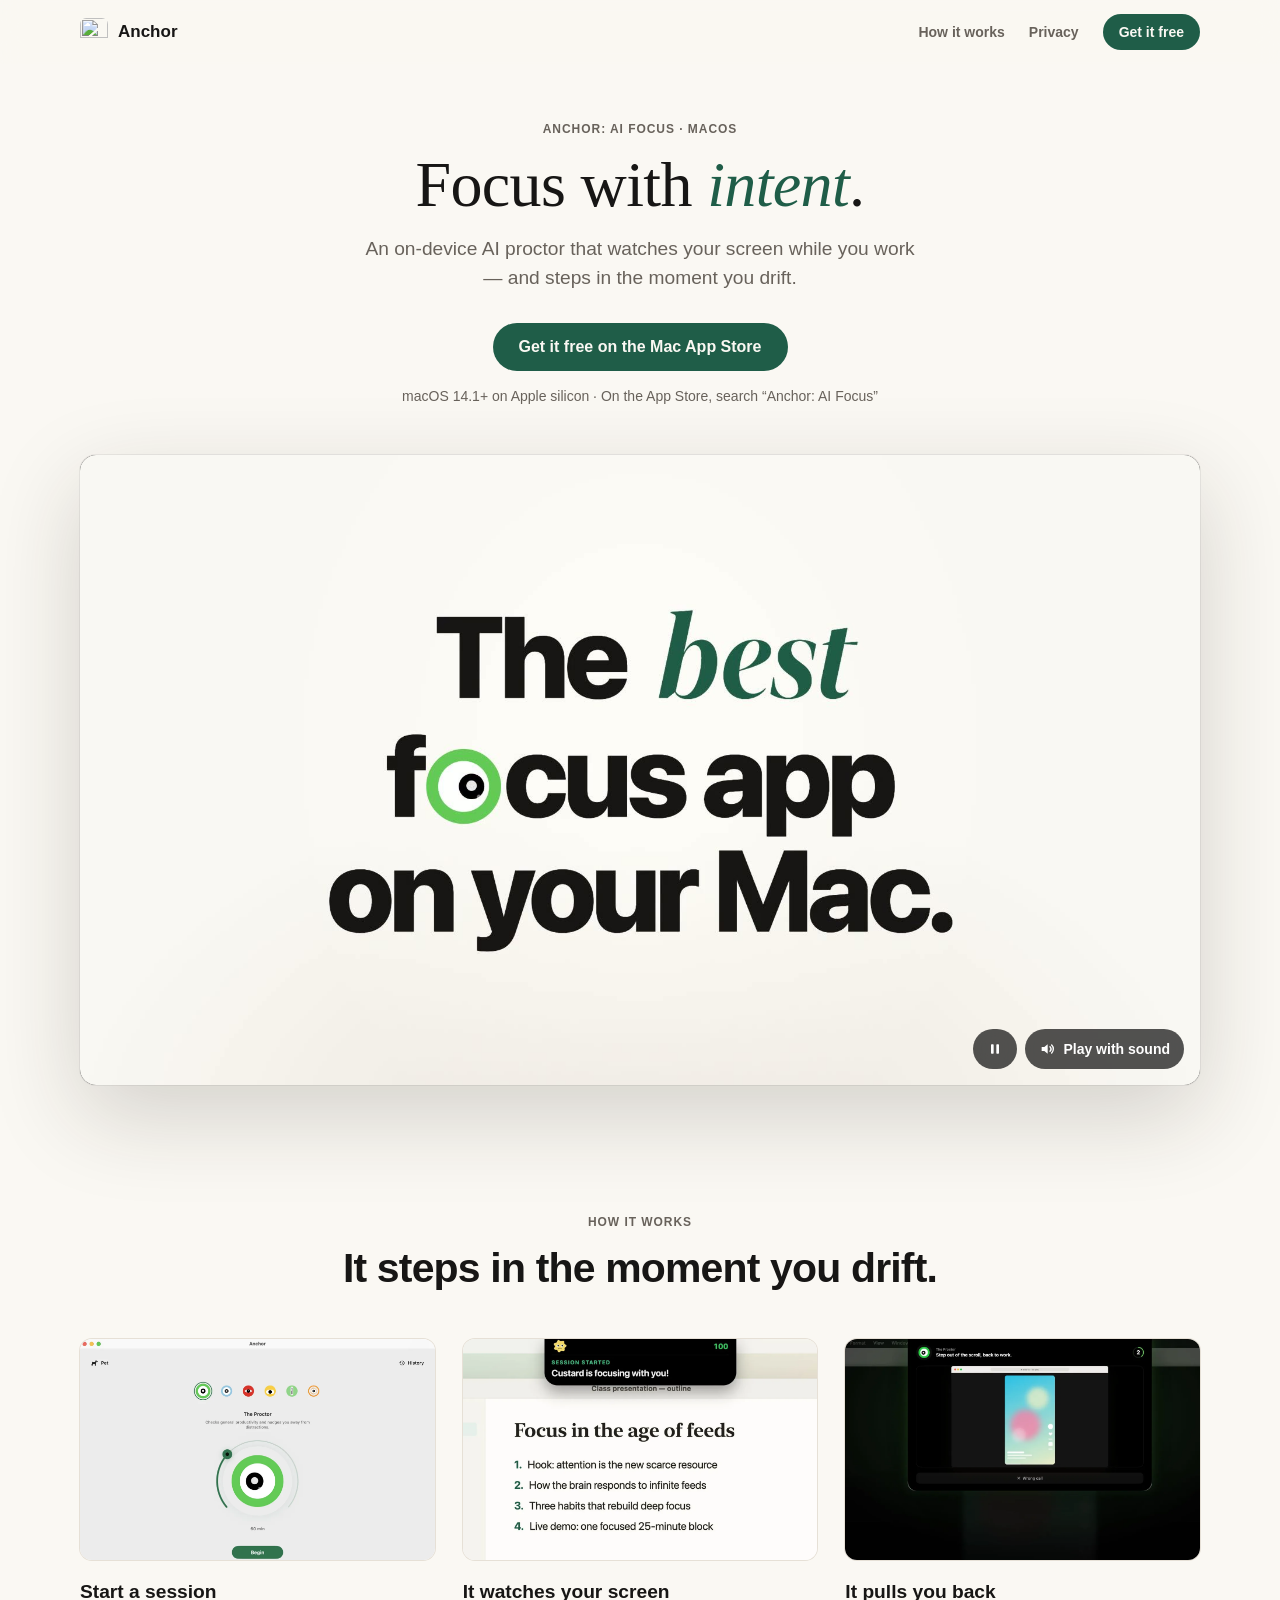
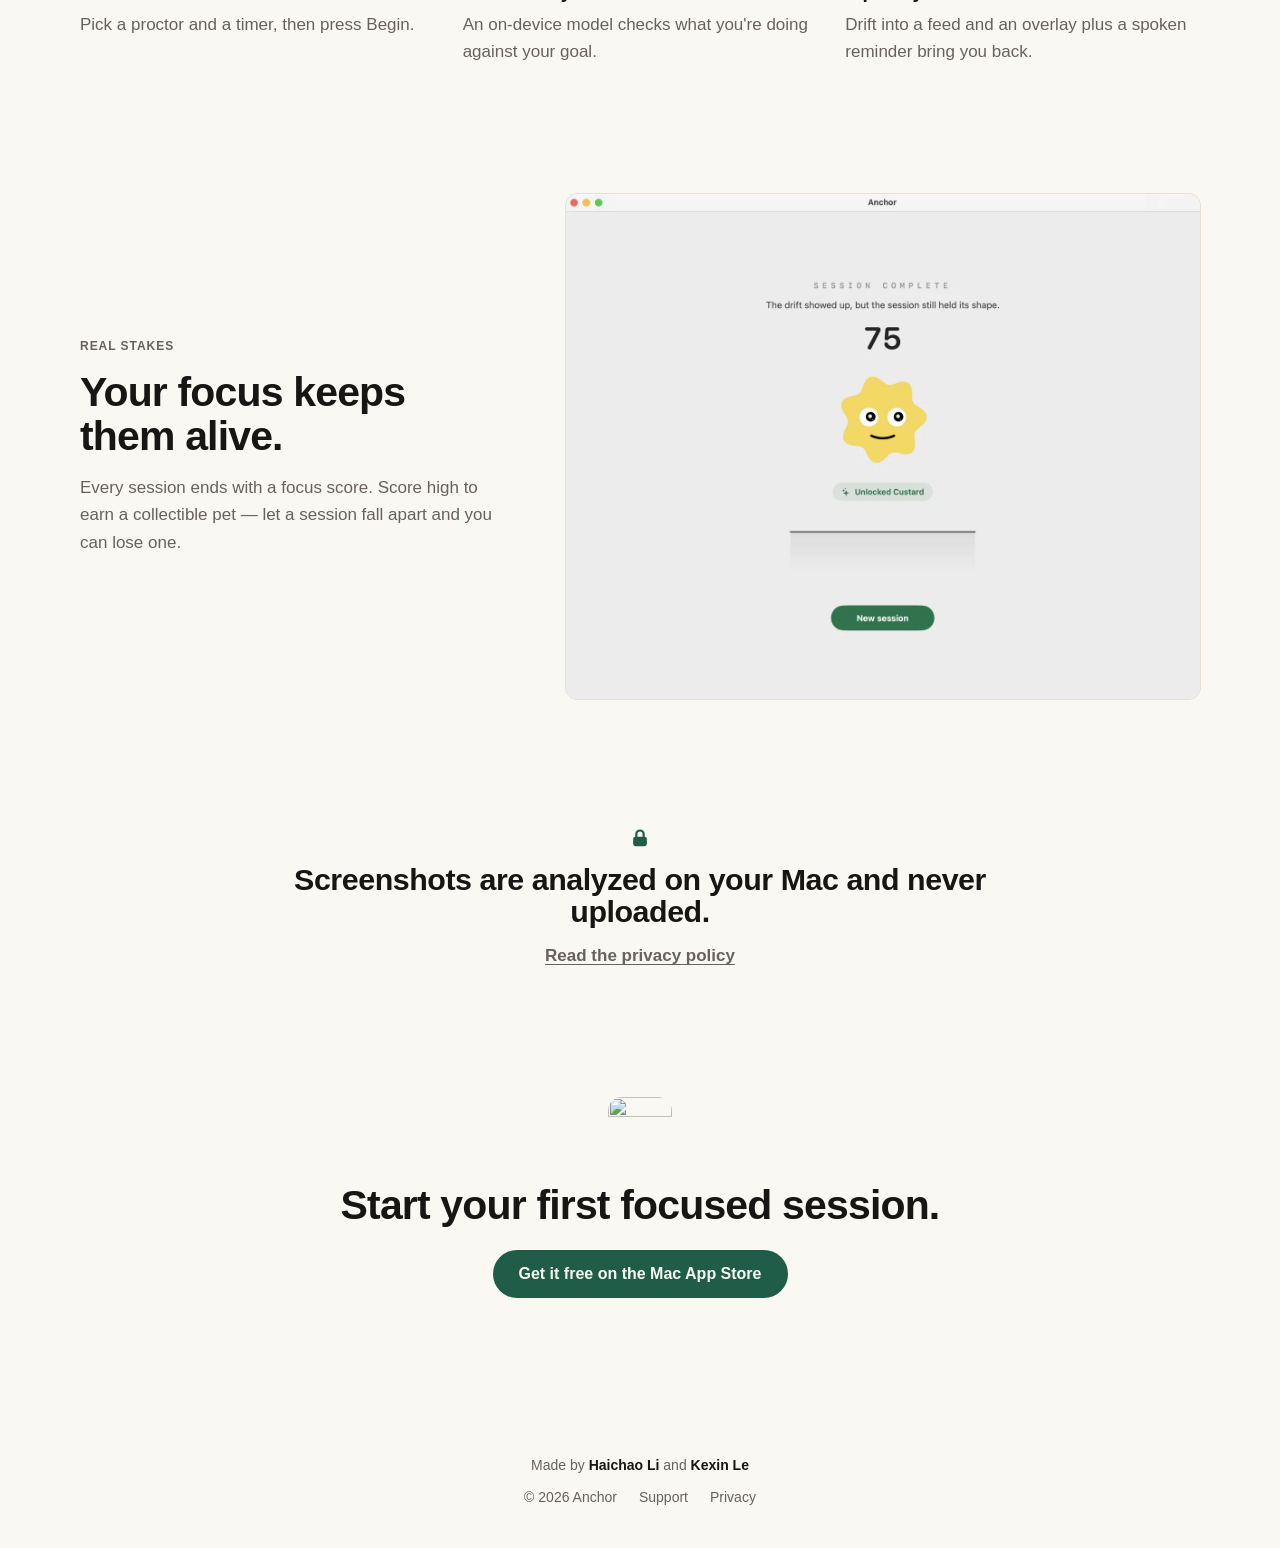
==== commit 5ef9b4ae: "Remove direct GitHub download links from homepage" ====
--- a/index.html
+++ b/index.html
@@ -34,7 +34,6 @@
       <p class="lede">An on-device AI proctor that watches your screen while you work — and steps in the moment you drift.</p>
       <div class="cta">
         <a class="button" href="https://apps.apple.com/us/app/anchor-ai-focus/id6774340728?mt=12">Get it free on the Mac App Store</a>
-        <a class="link" href="https://github.com/HaichaoLihc/anchor-website/releases/latest">or download directly</a>
       </div>
       <p class="note">macOS 14.1+ on Apple silicon · On the App Store, search “Anchor: AI Focus”</p>
 
@@ -101,7 +100,6 @@
       <h2 id="closing-title">Start your first focused session.</h2>
       <div class="cta">
         <a class="button" href="https://apps.apple.com/us/app/anchor-ai-focus/id6774340728?mt=12">Get it free on the Mac App Store</a>
-        <a class="link" href="https://github.com/HaichaoLihc/anchor-website/releases/latest">or download directly</a>
       </div>
     </section>
   </main>
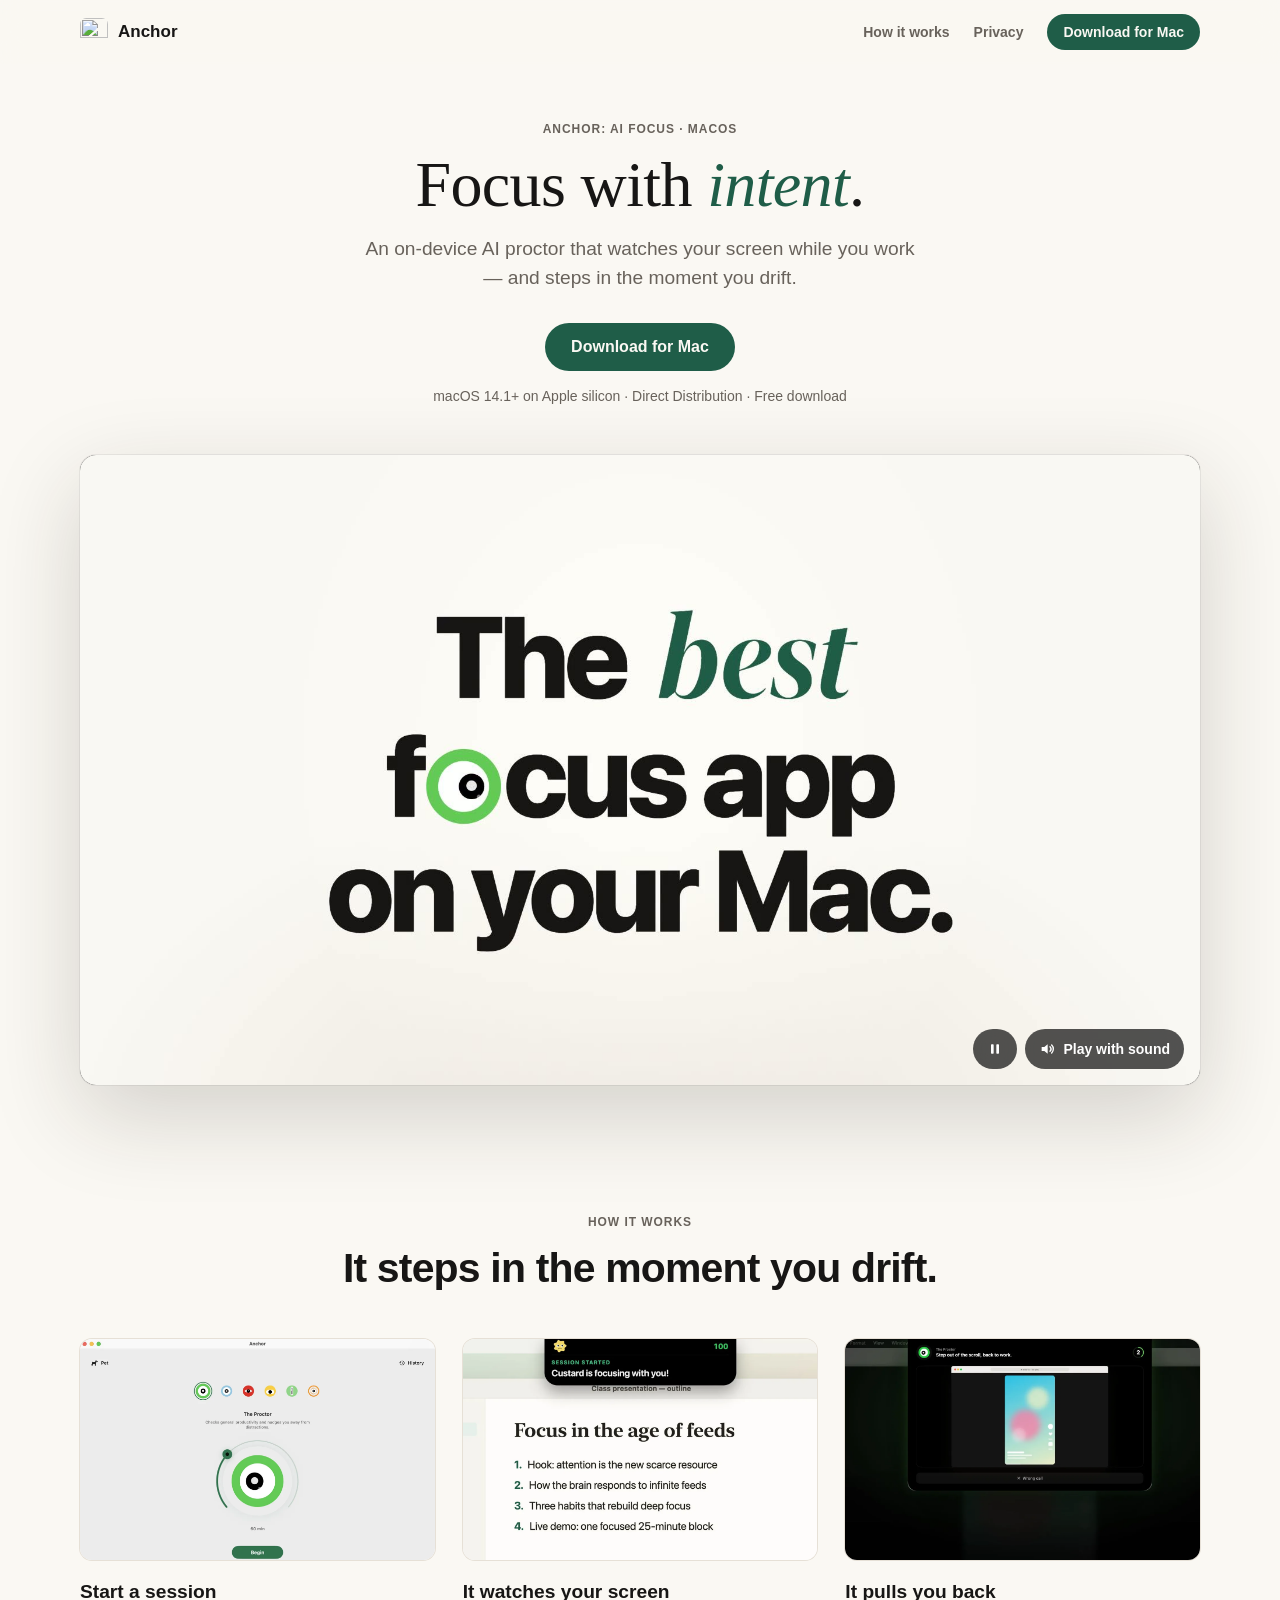
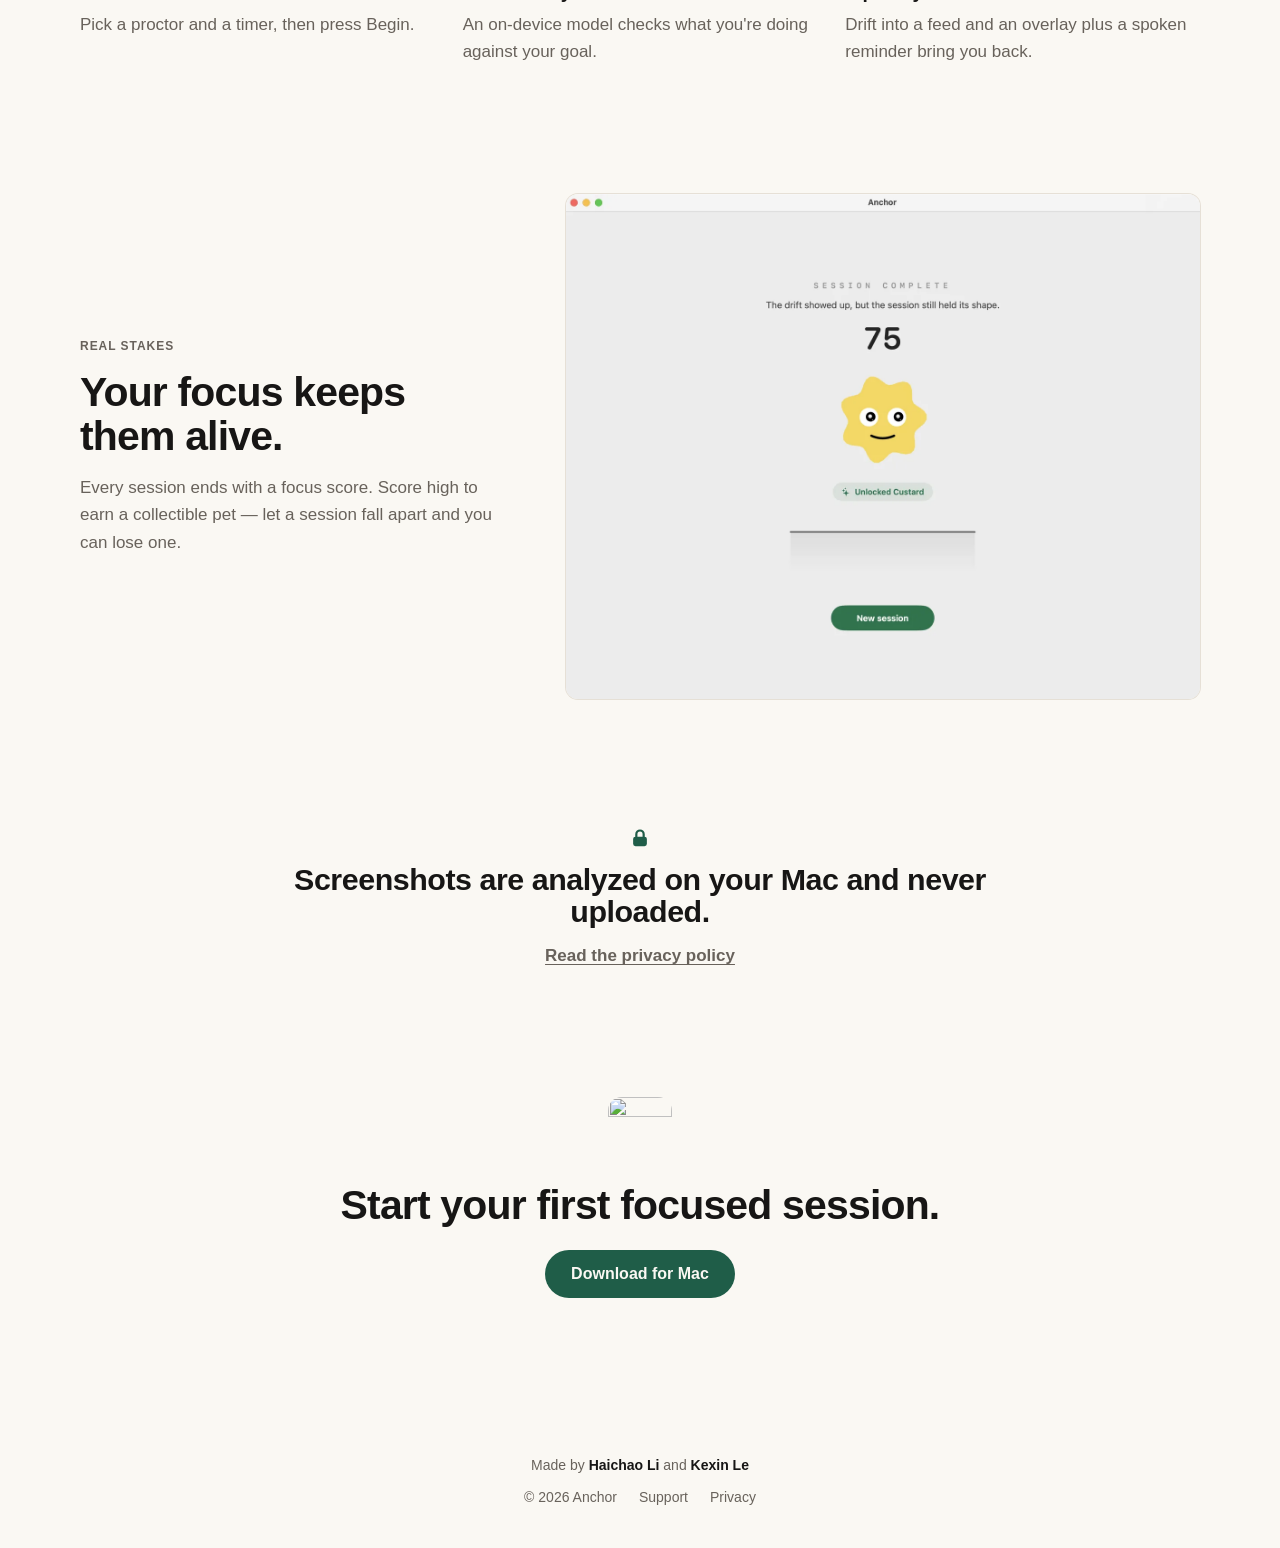
==== commit bf6c8fa5: "Use direct distribution exclusively on getanchorfocus.com" ====
--- a/index.html
+++ b/index.html
@@ -4,10 +4,10 @@
   <meta charset="utf-8">
   <meta name="viewport" content="width=device-width, initial-scale=1">
   <title>Anchor: AI Focus — The best focus app on your Mac</title>
-  <meta name="description" content="Anchor: AI Focus is an on-device AI focus proctor for macOS. It watches your screen during a focus session and steps in the moment you drift — with an overlay, a spoken reminder, a focus score, and pets you can earn or lose. Free on the Mac App Store.">
+  <meta name="description" content="Anchor: AI Focus is an on-device AI focus proctor for macOS. It watches your screen during a focus session and steps in the moment you drift — with an overlay, a spoken reminder, a focus score, and pets you can earn or lose. Free direct download for Mac.">
   <meta property="og:title" content="Anchor: AI Focus — The best focus app on your Mac">
   <meta property="og:description" content="An on-device AI proctor that watches your screen while you work — and steps in the moment you drift.">
-  <meta property="og:image" content="https://haichaolihc.github.io/anchor-website/assets/anchor-promo-poster.jpg">
+  <meta property="og:image" content="https://getanchorfocus.com/assets/anchor-promo-poster.jpg">
   <link rel="icon" href="app-icon.png" type="image/png">
   <link rel="apple-touch-icon" href="app-icon.png">
   <link rel="stylesheet" href="styles.css?v=20261020c">
@@ -22,7 +22,7 @@
       <nav class="nav" aria-label="Site">
         <a class="nav-link" href="#how">How it works</a>
         <a class="nav-link" href="privacy.html">Privacy</a>
-        <a class="button button-sm" href="https://apps.apple.com/us/app/anchor-ai-focus/id6774340728?mt=12">Get it free</a>
+        <a class="button button-sm" href="https://github.com/HaichaoLihc/anchor-website/releases/download/v1.1.16/Anchor-1.1.16.dmg">Download for Mac</a>
       </nav>
     </div>
   </header>
@@ -33,9 +33,9 @@
       <h1 id="hero-title">Focus with <em>intent</em>.</h1>
       <p class="lede">An on-device AI proctor that watches your screen while you work — and steps in the moment you drift.</p>
       <div class="cta">
-        <a class="button" href="https://apps.apple.com/us/app/anchor-ai-focus/id6774340728?mt=12">Get it free on the Mac App Store</a>
+        <a class="button" href="https://github.com/HaichaoLihc/anchor-website/releases/download/v1.1.16/Anchor-1.1.16.dmg">Download for Mac</a>
       </div>
-      <p class="note">macOS 14.1+ on Apple silicon · On the App Store, search “Anchor: AI Focus”</p>
+      <p class="note">macOS 14.1+ on Apple silicon · Direct Distribution · Free download</p>
 
       <figure class="video">
         <video id="promo-video" src="assets/anchor-promo.mp4" poster="assets/anchor-promo-poster.jpg" muted playsinline autoplay loop preload="auto" width="1920" height="1080" aria-label="Anchor promo: start a session, Anchor watches your screen, and steps in when you drift.">
@@ -99,7 +99,7 @@
       <img src="app-icon.png" alt="" width="64" height="64">
       <h2 id="closing-title">Start your first focused session.</h2>
       <div class="cta">
-        <a class="button" href="https://apps.apple.com/us/app/anchor-ai-focus/id6774340728?mt=12">Get it free on the Mac App Store</a>
+        <a class="button" href="https://github.com/HaichaoLihc/anchor-website/releases/download/v1.1.16/Anchor-1.1.16.dmg">Download for Mac</a>
       </div>
     </section>
   </main>
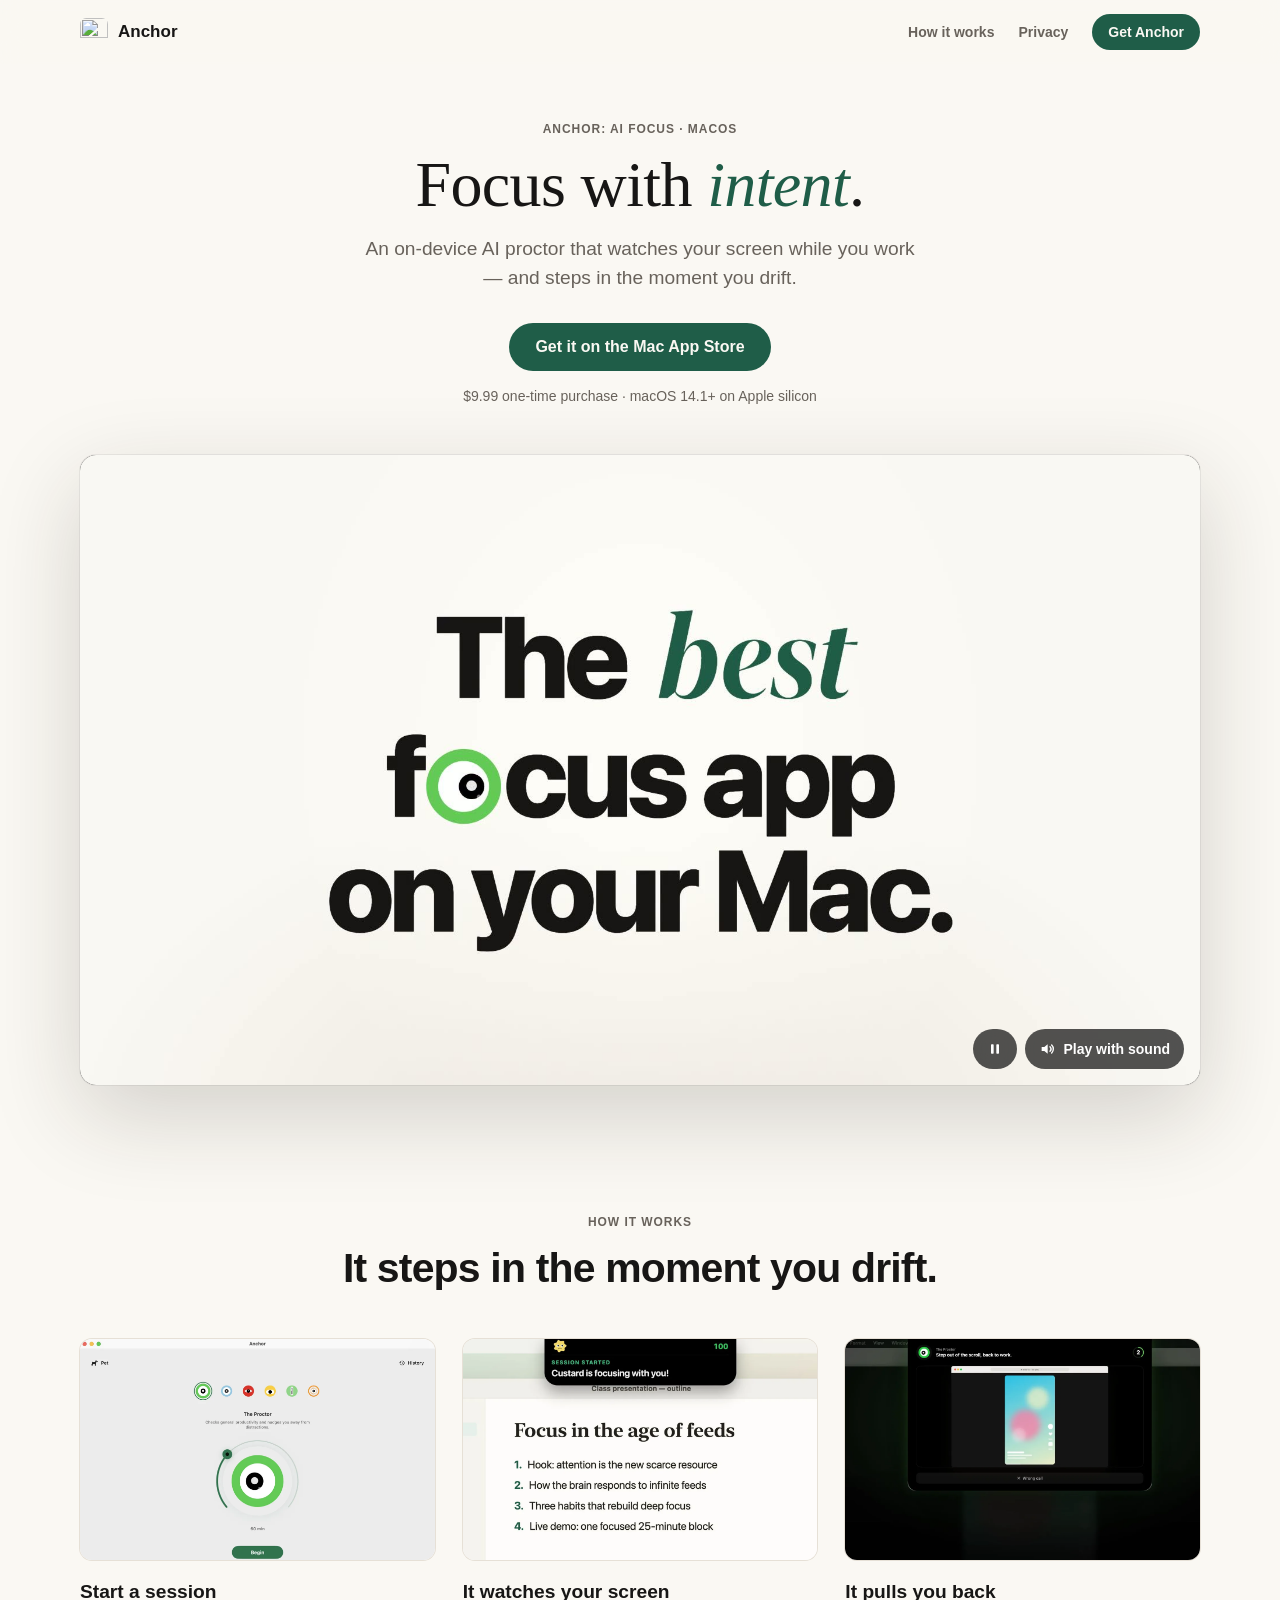
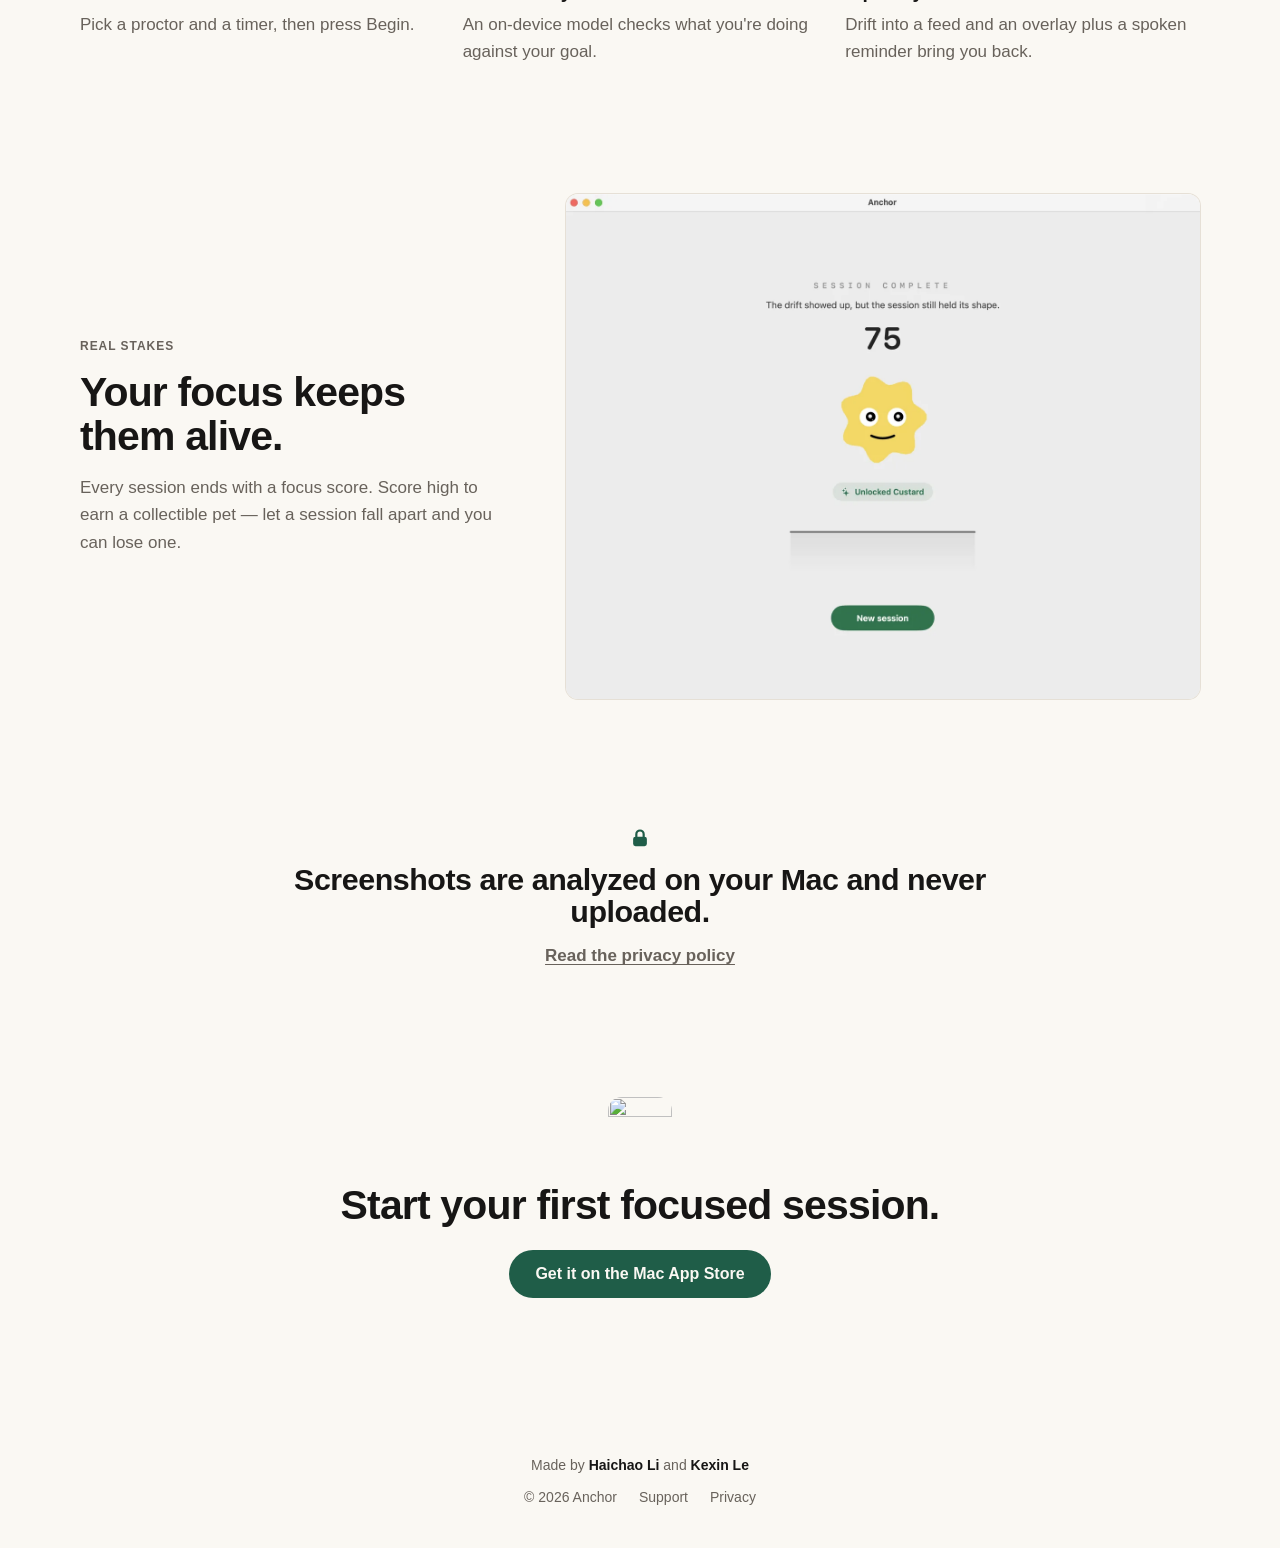
==== commit f5112a86: "Replace direct download with Mac App Store link Anchor is now a $9.99 Mac App Store purchase, so get" ====
--- a/index.html
+++ b/index.html
@@ -4,7 +4,7 @@
   <meta charset="utf-8">
   <meta name="viewport" content="width=device-width, initial-scale=1">
   <title>Anchor: AI Focus — The best focus app on your Mac</title>
-  <meta name="description" content="Anchor: AI Focus is an on-device AI focus proctor for macOS. It watches your screen during a focus session and steps in the moment you drift — with an overlay, a spoken reminder, a focus score, and pets you can earn or lose. Free direct download for Mac.">
+  <meta name="description" content="Anchor: AI Focus is an on-device AI focus proctor for macOS. It watches your screen during a focus session and steps in the moment you drift — with an overlay, a spoken reminder, a focus score, and pets you can earn or lose. Available on the Mac App Store.">
   <meta property="og:title" content="Anchor: AI Focus — The best focus app on your Mac">
   <meta property="og:description" content="An on-device AI proctor that watches your screen while you work — and steps in the moment you drift.">
   <meta property="og:image" content="https://getanchorfocus.com/assets/anchor-promo-poster.jpg">
@@ -22,7 +22,7 @@
       <nav class="nav" aria-label="Site">
         <a class="nav-link" href="#how">How it works</a>
         <a class="nav-link" href="privacy.html">Privacy</a>
-        <a class="button button-sm" href="https://github.com/HaichaoLihc/anchor-website/releases/download/v1.1.16/Anchor-1.1.16.dmg">Download for Mac</a>
+        <a class="button button-sm" href="https://apps.apple.com/us/app/anchor-ai-focus/id6774340728?mt=12">Get Anchor</a>
       </nav>
     </div>
   </header>
@@ -33,9 +33,9 @@
       <h1 id="hero-title">Focus with <em>intent</em>.</h1>
       <p class="lede">An on-device AI proctor that watches your screen while you work — and steps in the moment you drift.</p>
       <div class="cta">
-        <a class="button" href="https://github.com/HaichaoLihc/anchor-website/releases/download/v1.1.16/Anchor-1.1.16.dmg">Download for Mac</a>
+        <a class="button" href="https://apps.apple.com/us/app/anchor-ai-focus/id6774340728?mt=12">Get it on the Mac App Store</a>
       </div>
-      <p class="note">macOS 14.1+ on Apple silicon · Direct Distribution · Free download</p>
+      <p class="note">$9.99 one-time purchase · macOS 14.1+ on Apple silicon</p>
 
       <figure class="video">
         <video id="promo-video" src="assets/anchor-promo.mp4" poster="assets/anchor-promo-poster.jpg" muted playsinline autoplay loop preload="auto" width="1920" height="1080" aria-label="Anchor promo: start a session, Anchor watches your screen, and steps in when you drift.">
@@ -99,7 +99,7 @@
       <img src="app-icon.png" alt="" width="64" height="64">
       <h2 id="closing-title">Start your first focused session.</h2>
       <div class="cta">
-        <a class="button" href="https://github.com/HaichaoLihc/anchor-website/releases/download/v1.1.16/Anchor-1.1.16.dmg">Download for Mac</a>
+        <a class="button" href="https://apps.apple.com/us/app/anchor-ai-focus/id6774340728?mt=12">Get it on the Mac App Store</a>
       </div>
     </section>
   </main>
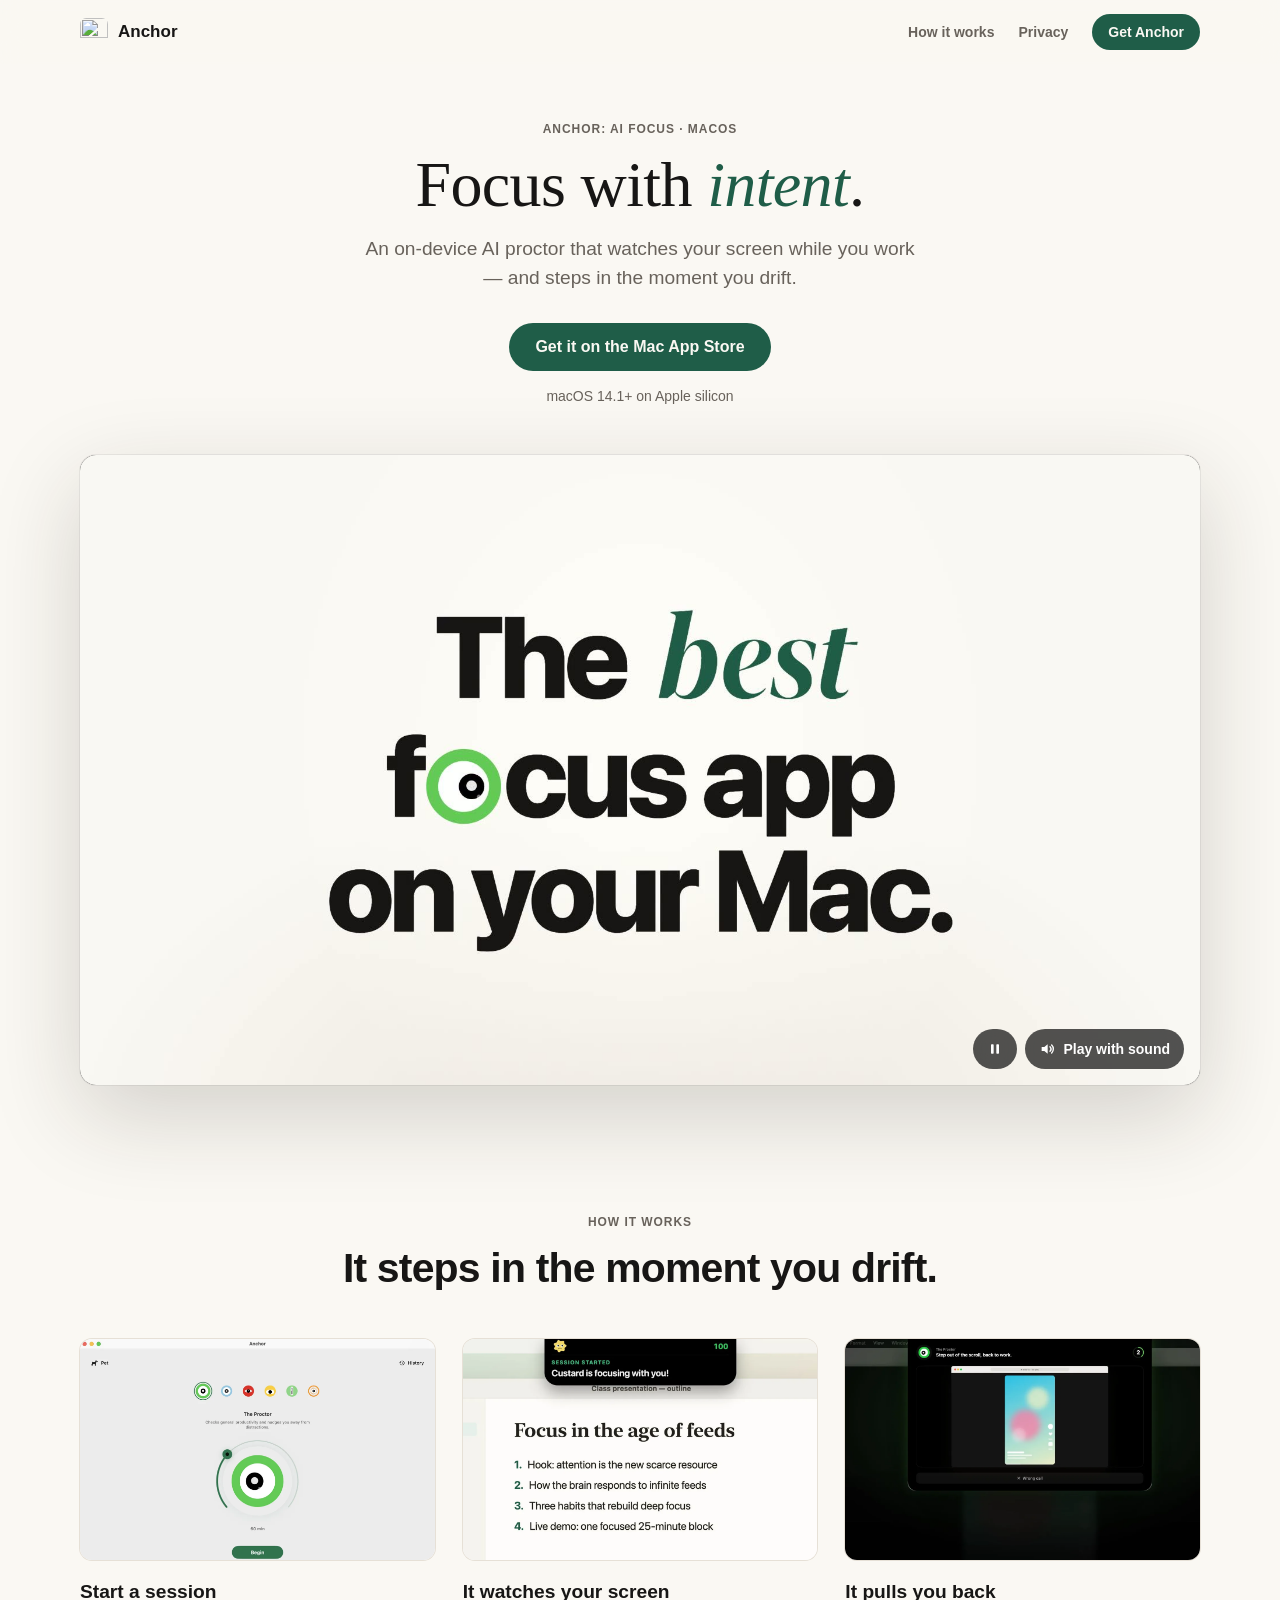
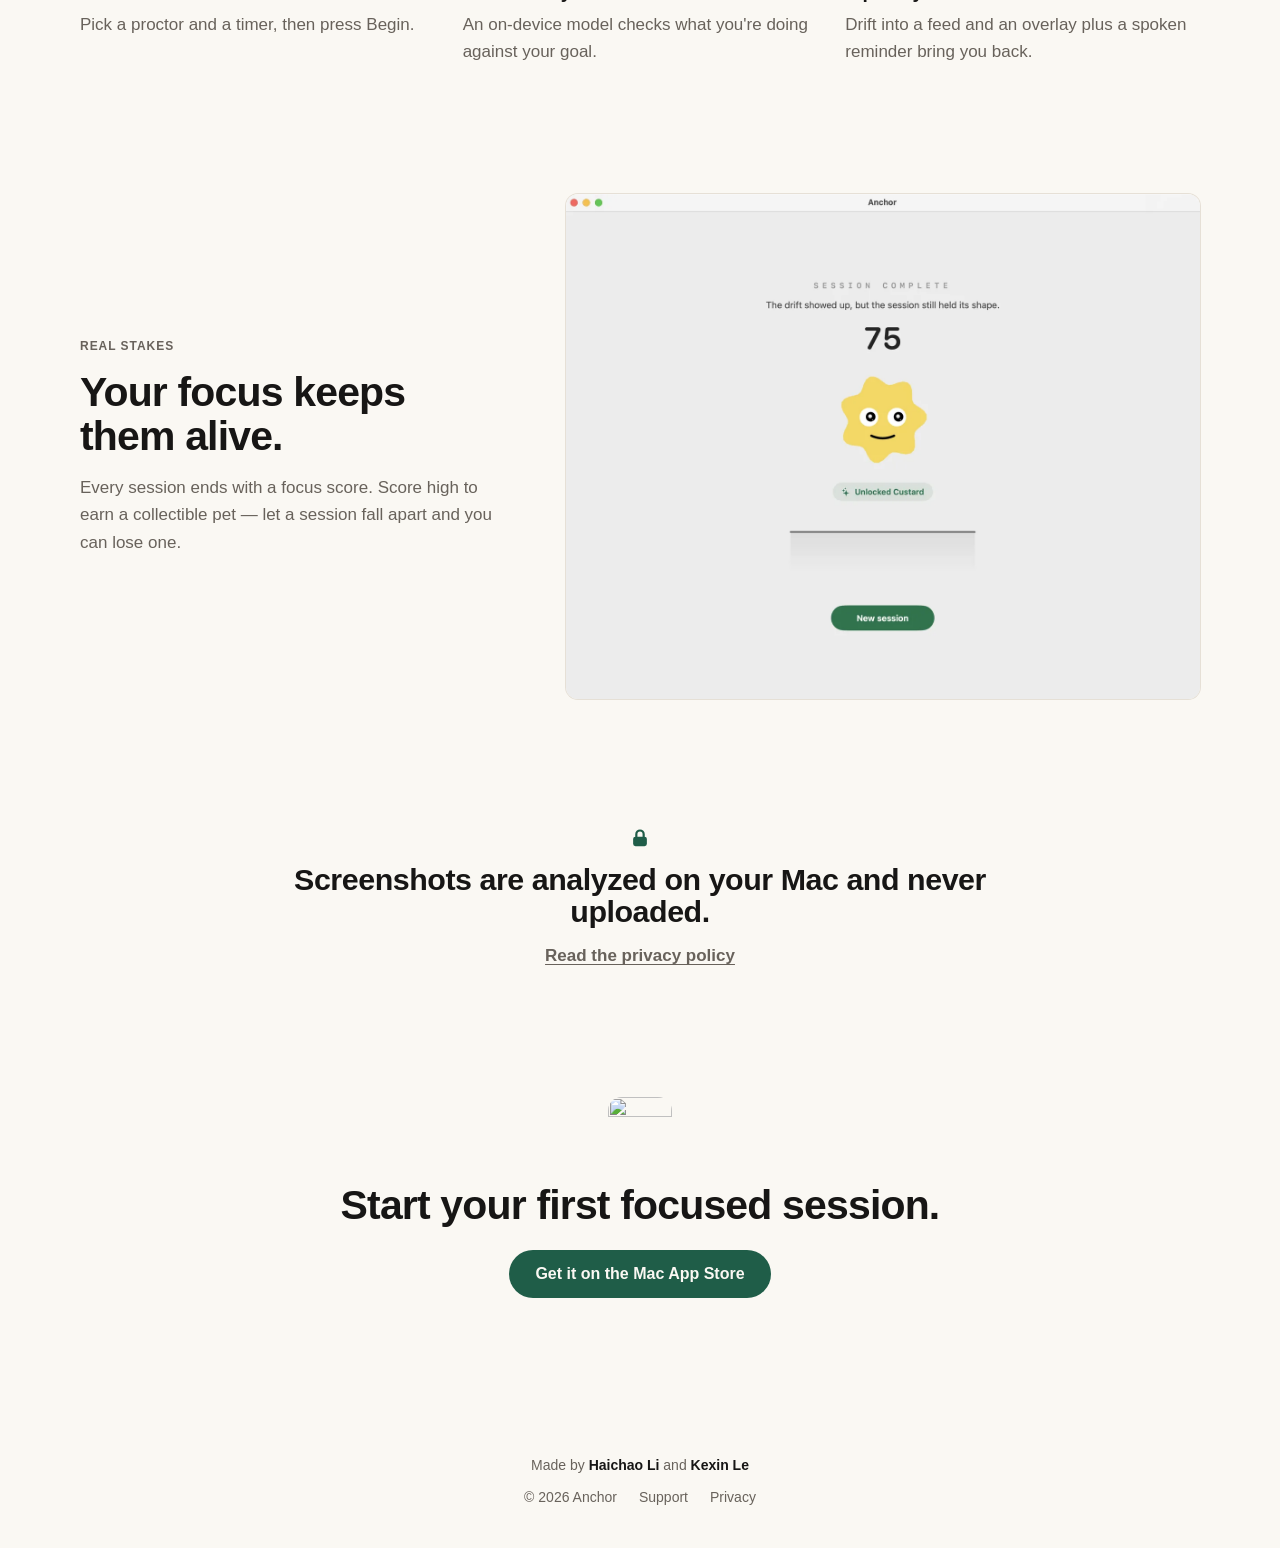
==== commit 001c7e47: "Remove price from homepage note Co-Authored-By: Claude Fable 5.2 <noreply@anthropic.com>" ====
--- a/index.html
+++ b/index.html
@@ -35,7 +35,7 @@
       <div class="cta">
         <a class="button" href="https://apps.apple.com/us/app/anchor-ai-focus/id6774340728?mt=12">Get it on the Mac App Store</a>
       </div>
-      <p class="note">$9.99 one-time purchase · macOS 14.1+ on Apple silicon</p>
+      <p class="note">macOS 14.1+ on Apple silicon</p>
 
       <figure class="video">
         <video id="promo-video" src="assets/anchor-promo.mp4" poster="assets/anchor-promo-poster.jpg" muted playsinline autoplay loop preload="auto" width="1920" height="1080" aria-label="Anchor promo: start a session, Anchor watches your screen, and steps in when you drift.">
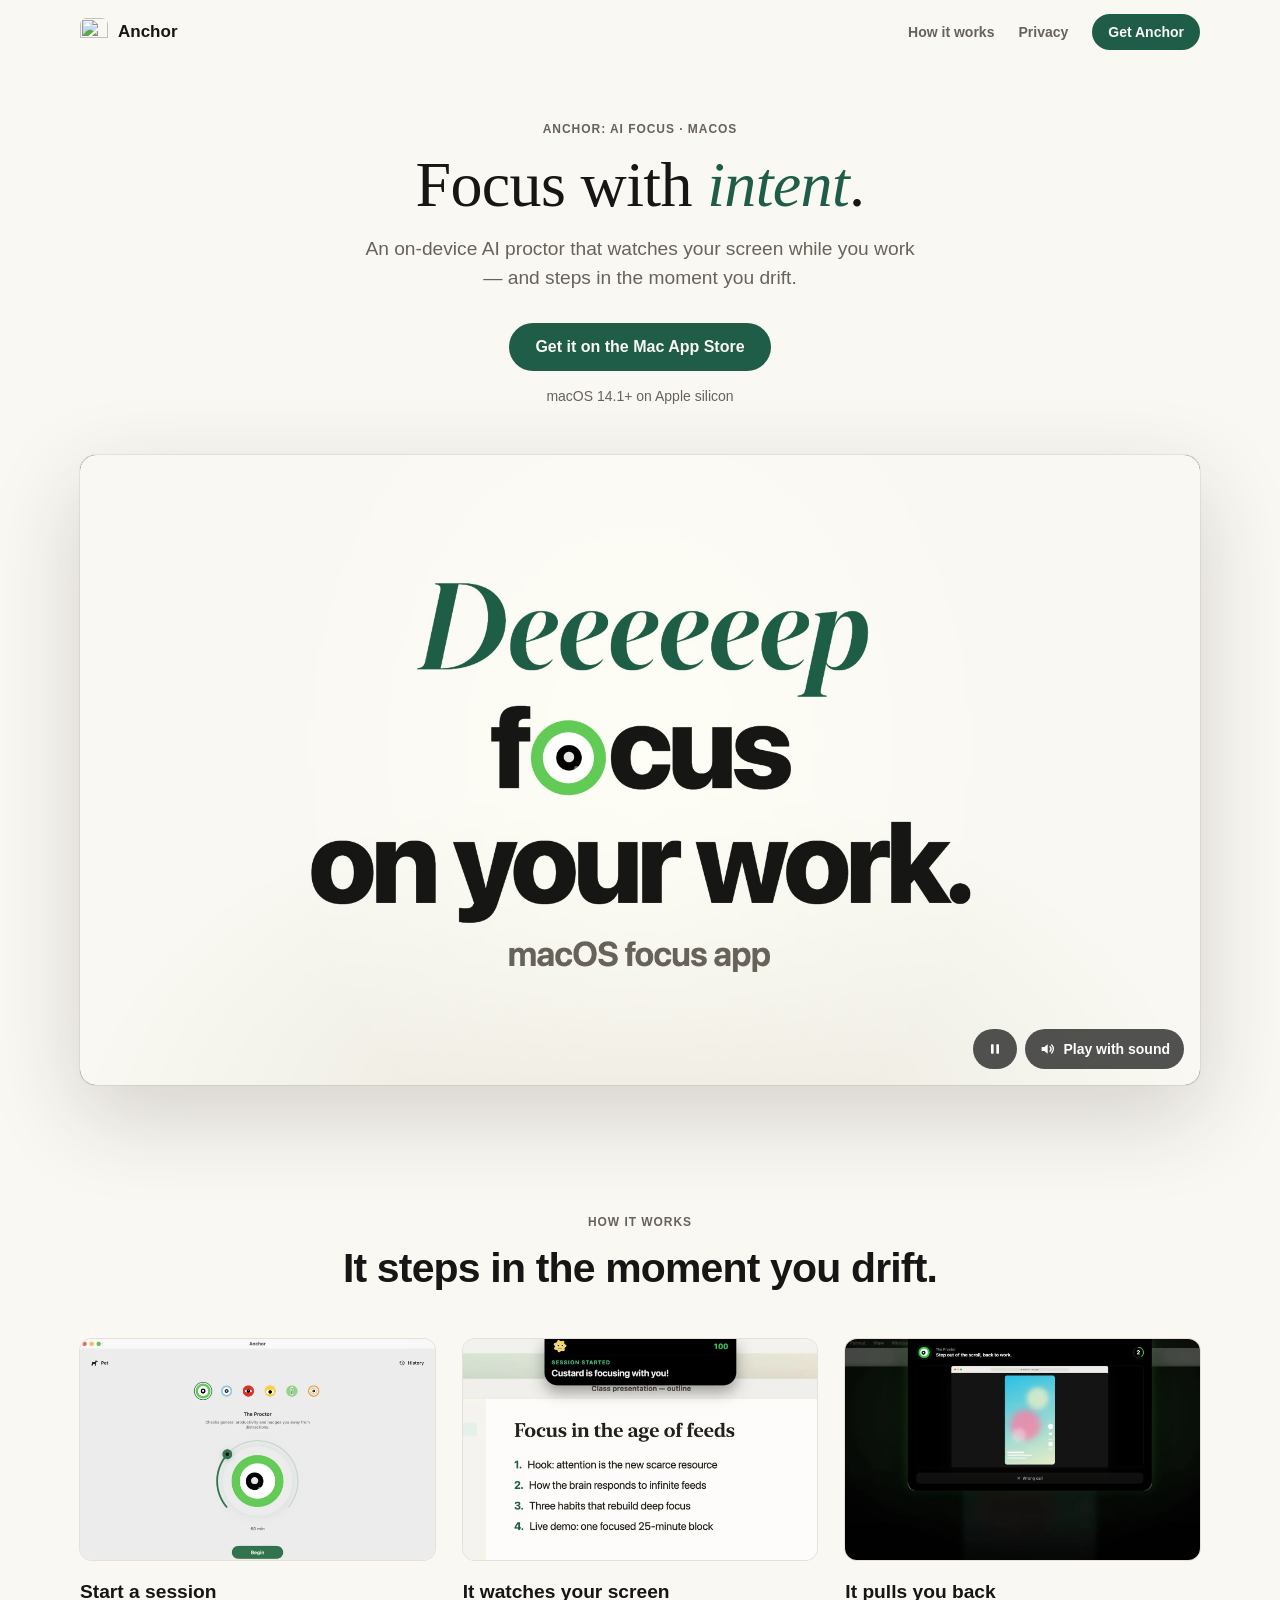
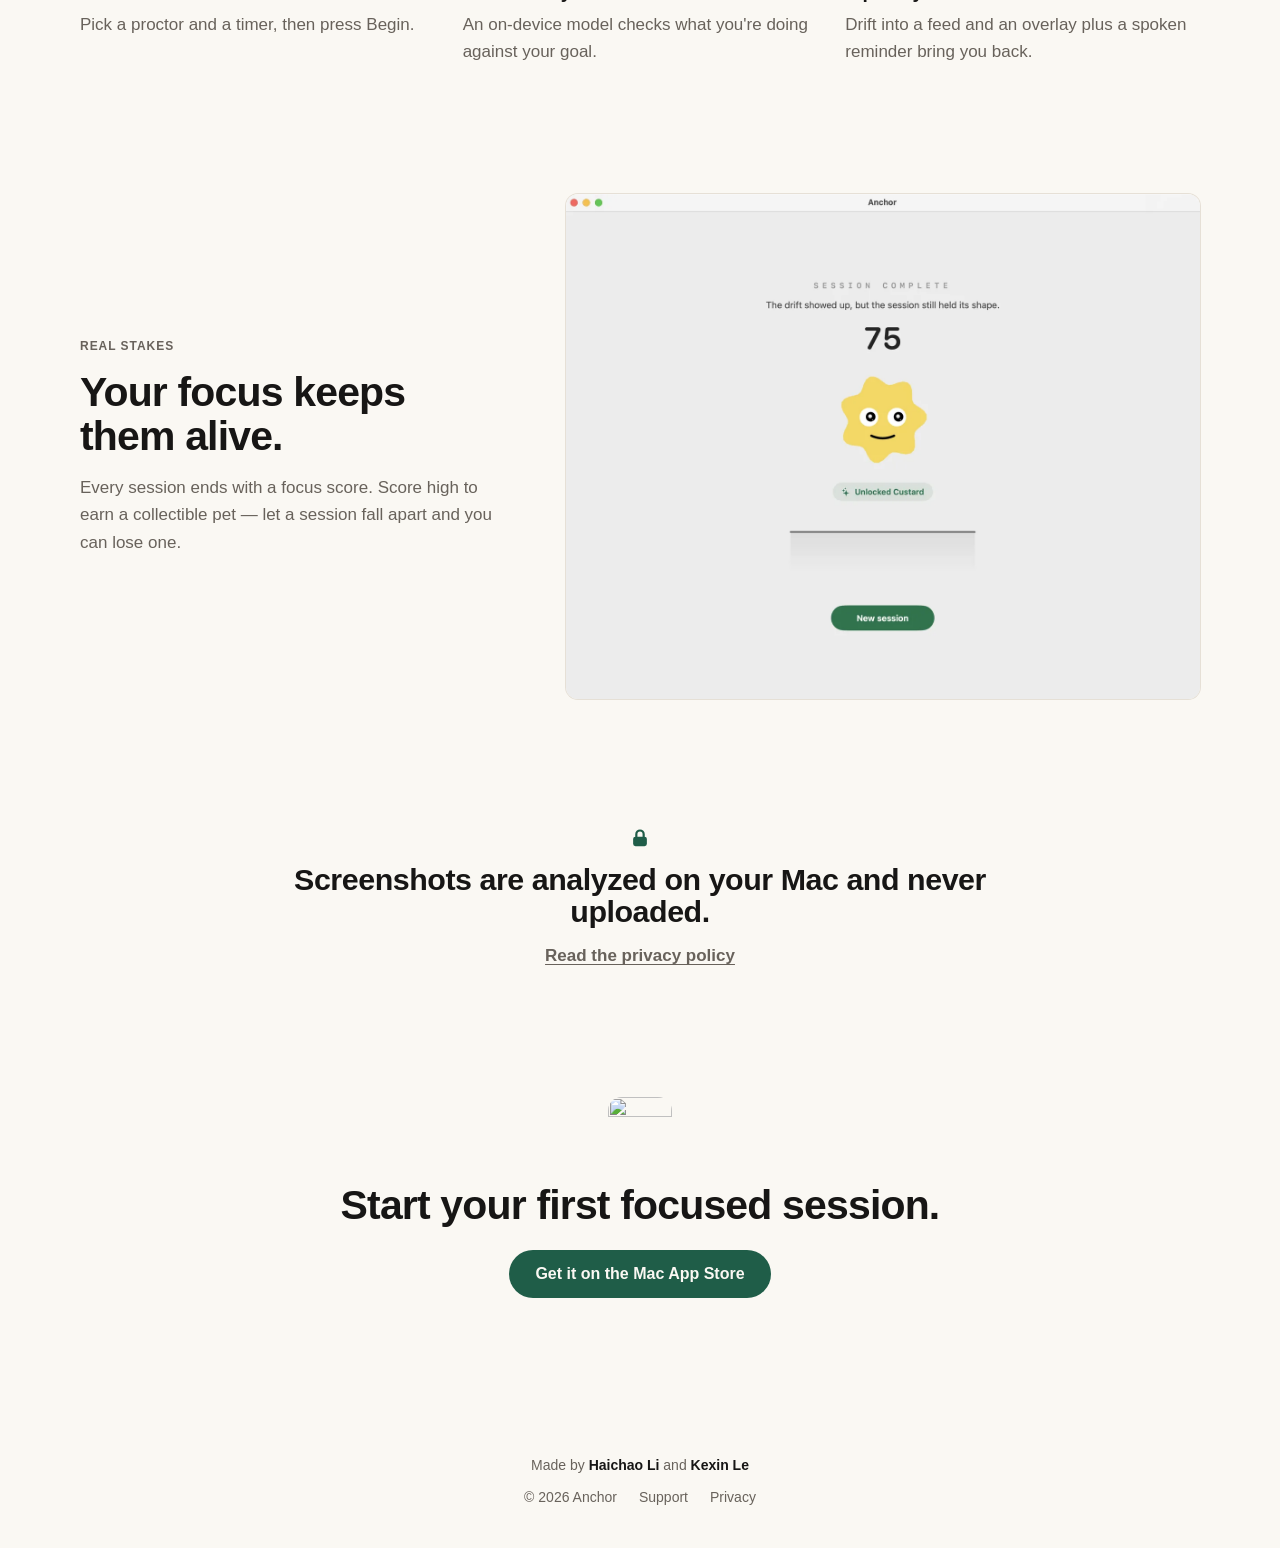
==== commit 5a5658a7: "Update page title to the deep focus message Co-Authored-By: Claude Fable 5.2 <noreply@anthropic.com>" ====
--- a/index.html
+++ b/index.html
@@ -3,9 +3,9 @@
 <head>
   <meta charset="utf-8">
   <meta name="viewport" content="width=device-width, initial-scale=1">
-  <title>Anchor: AI Focus — The best focus app on your Mac</title>
+  <title>Anchor: AI Focus — Deep focus on your work, for Mac</title>
   <meta name="description" content="Anchor: AI Focus is an on-device AI focus proctor for macOS. It watches your screen during a focus session and steps in the moment you drift — with an overlay, a spoken reminder, a focus score, and pets you can earn or lose. Available on the Mac App Store.">
-  <meta property="og:title" content="Anchor: AI Focus — The best focus app on your Mac">
+  <meta property="og:title" content="Anchor: AI Focus — Deep focus on your work, for Mac">
   <meta property="og:description" content="An on-device AI proctor that watches your screen while you work — and steps in the moment you drift.">
   <meta property="og:image" content="https://getanchorfocus.com/assets/anchor-promo-poster.jpg">
   <link rel="icon" href="app-icon.png" type="image/png">
